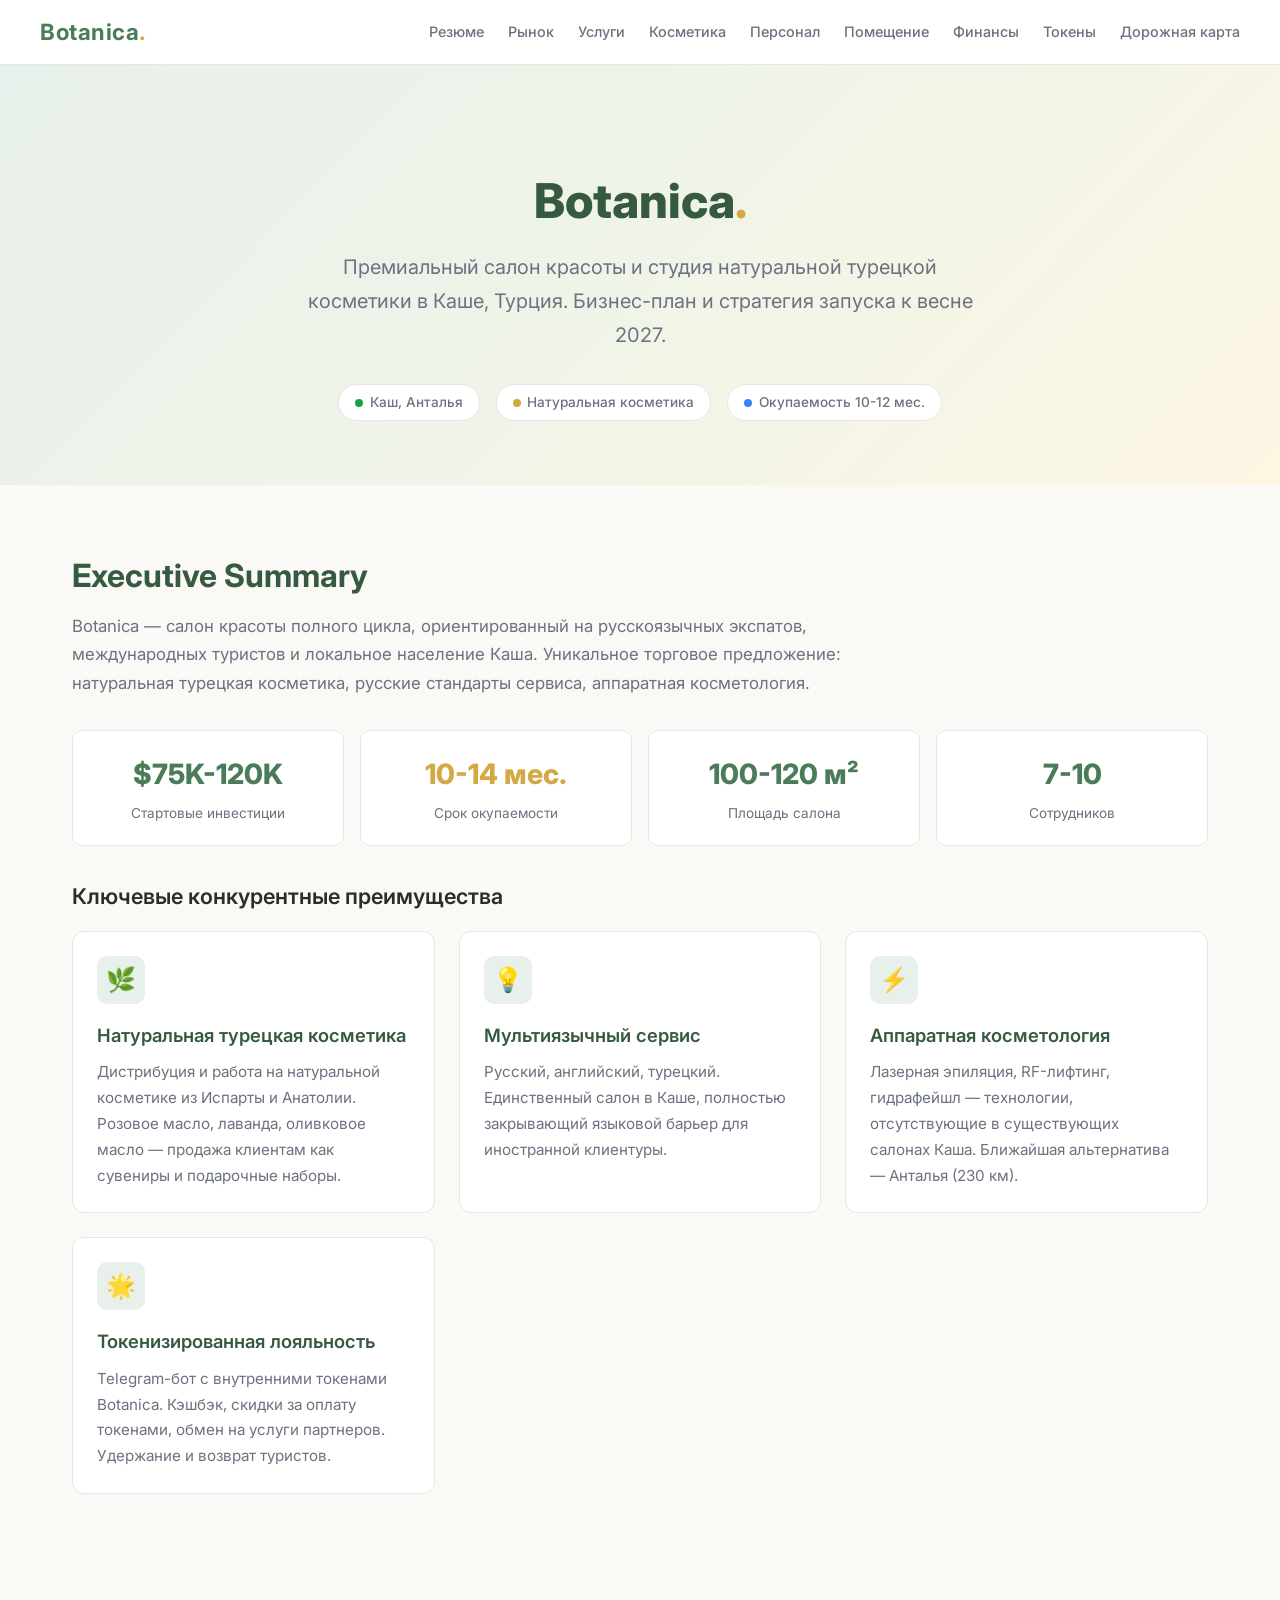
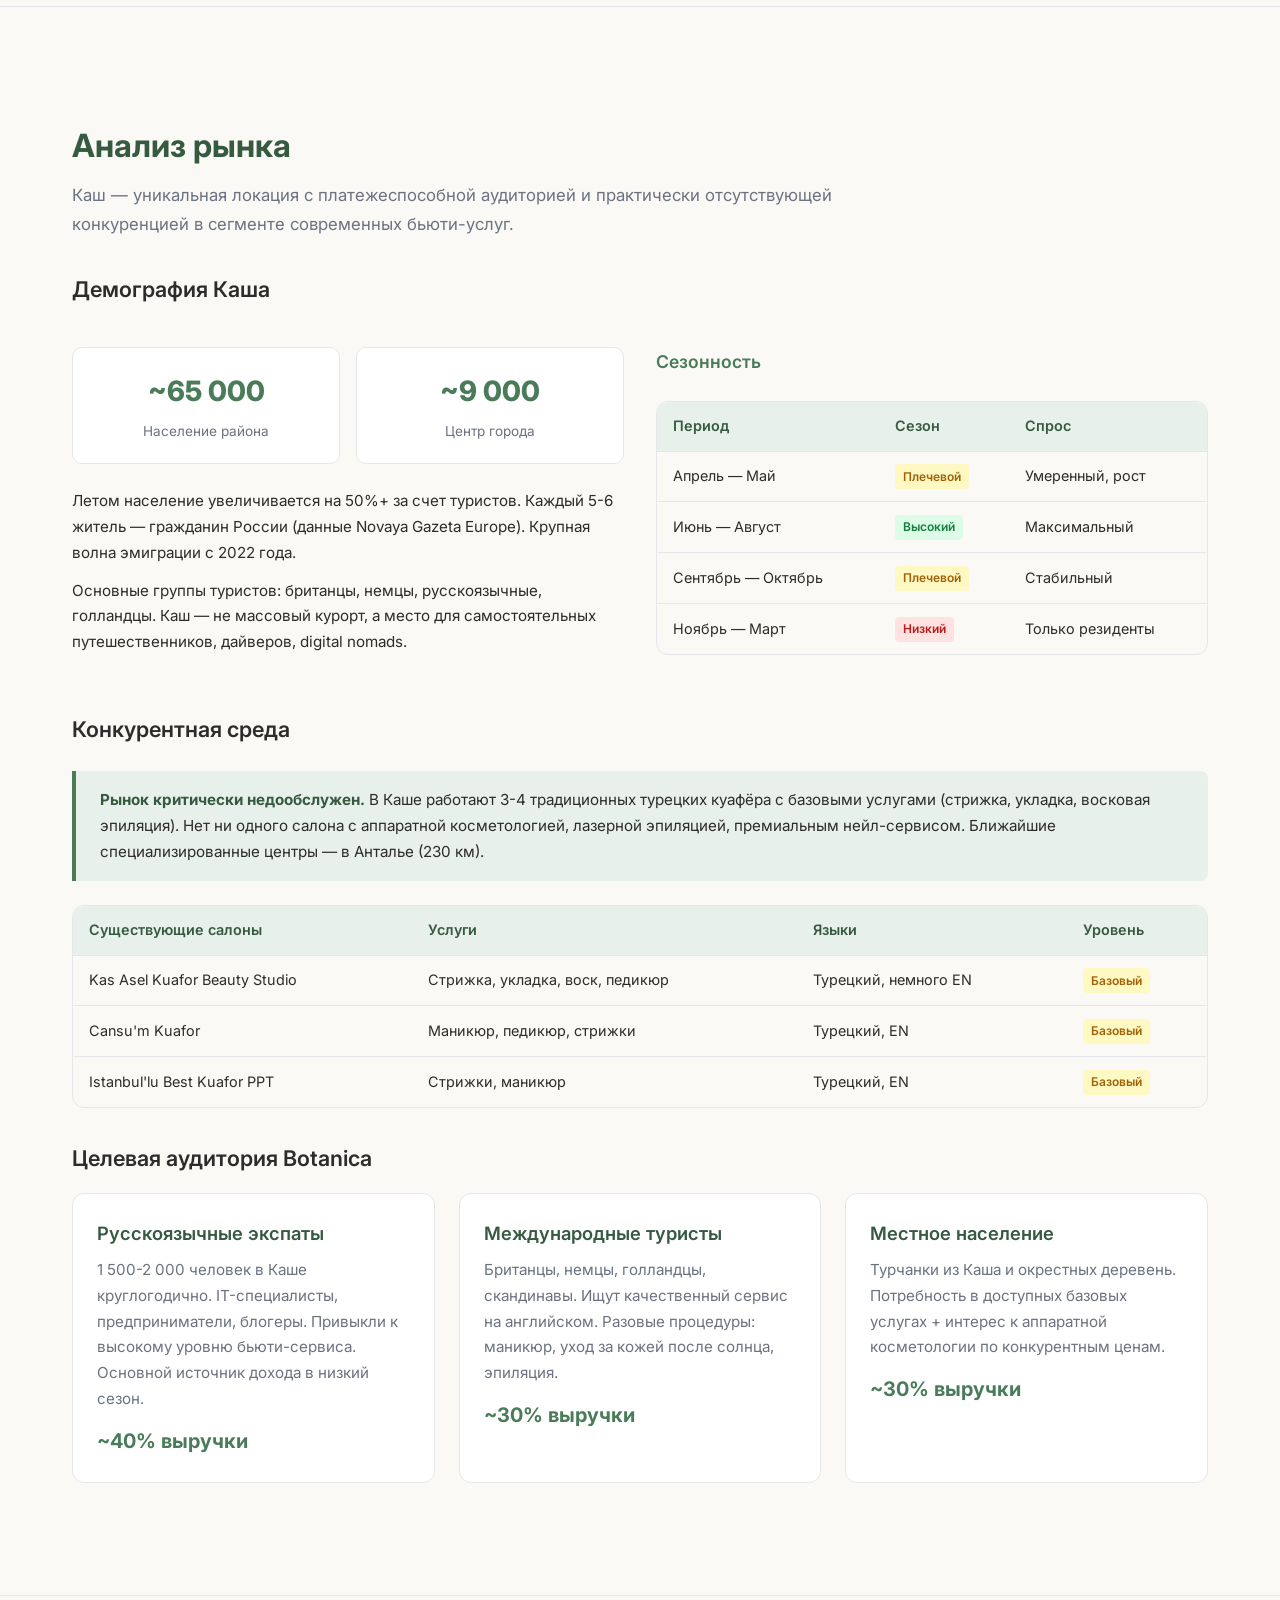
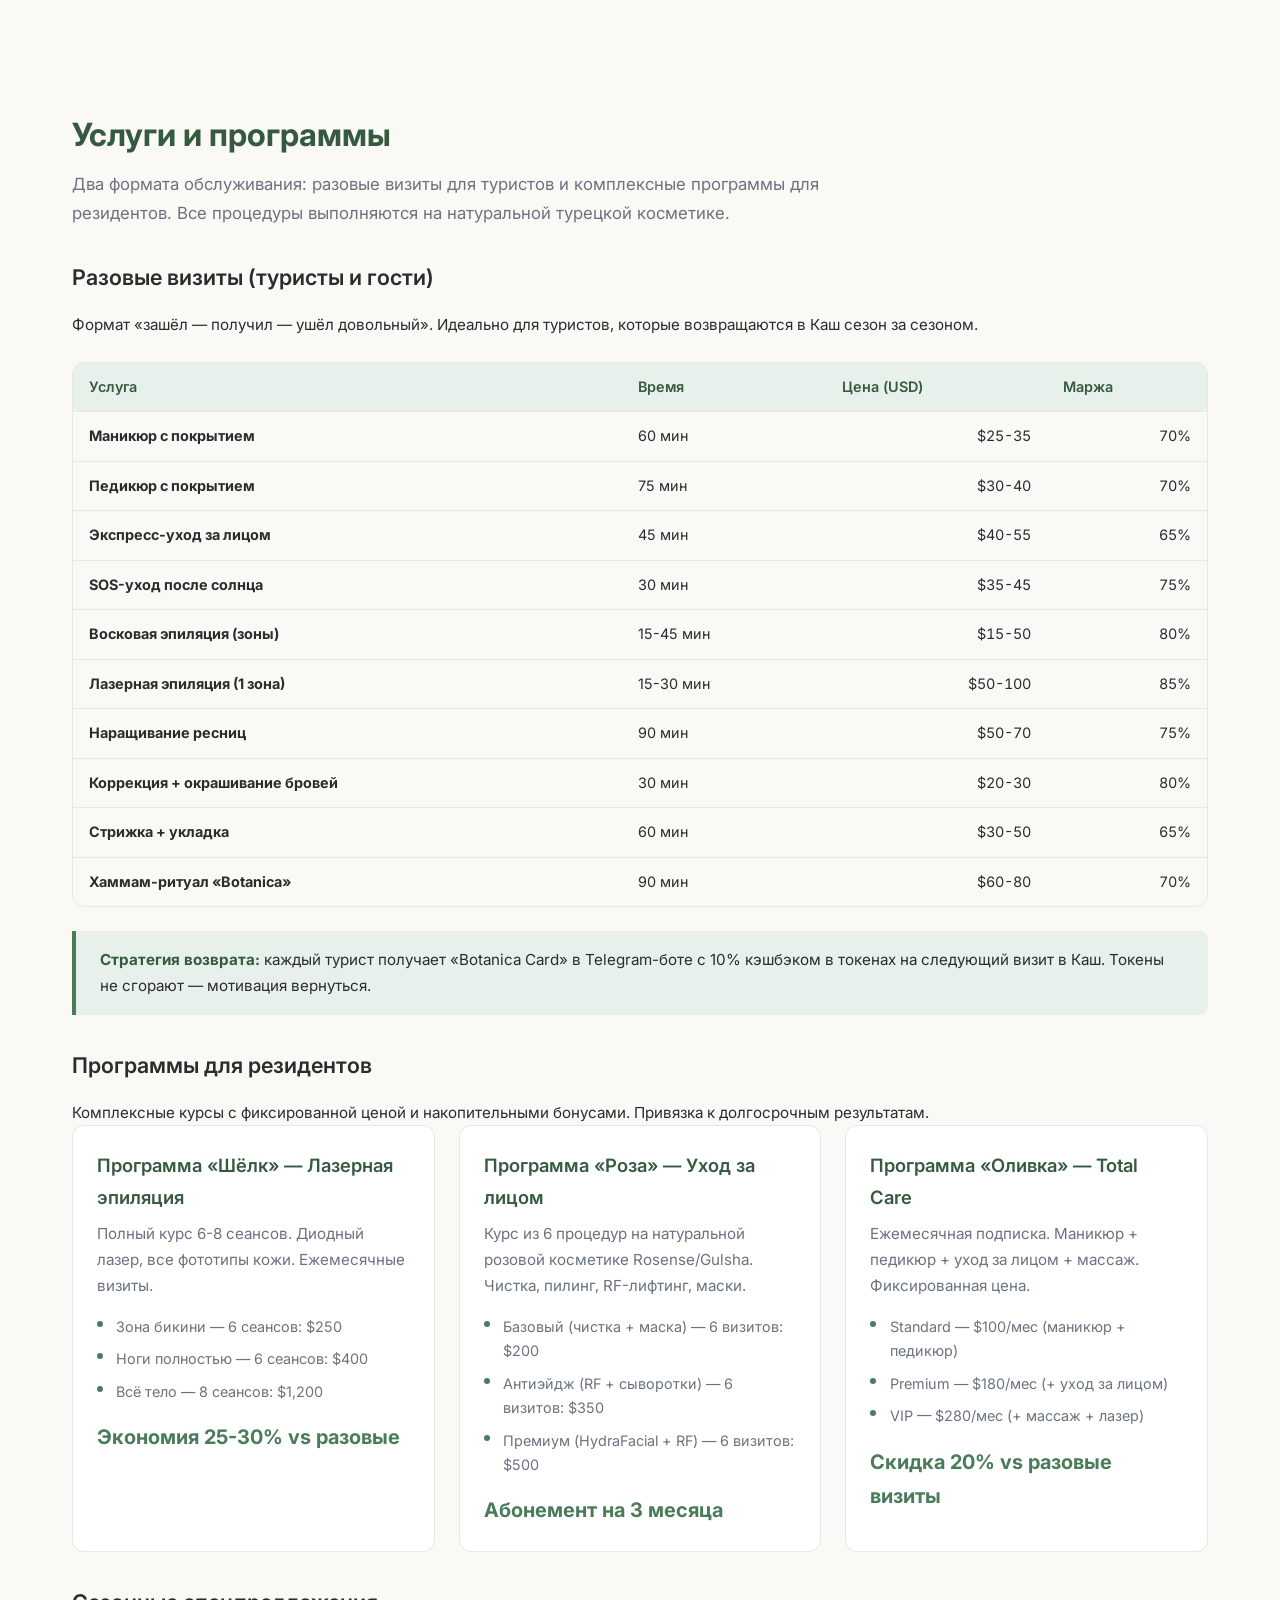
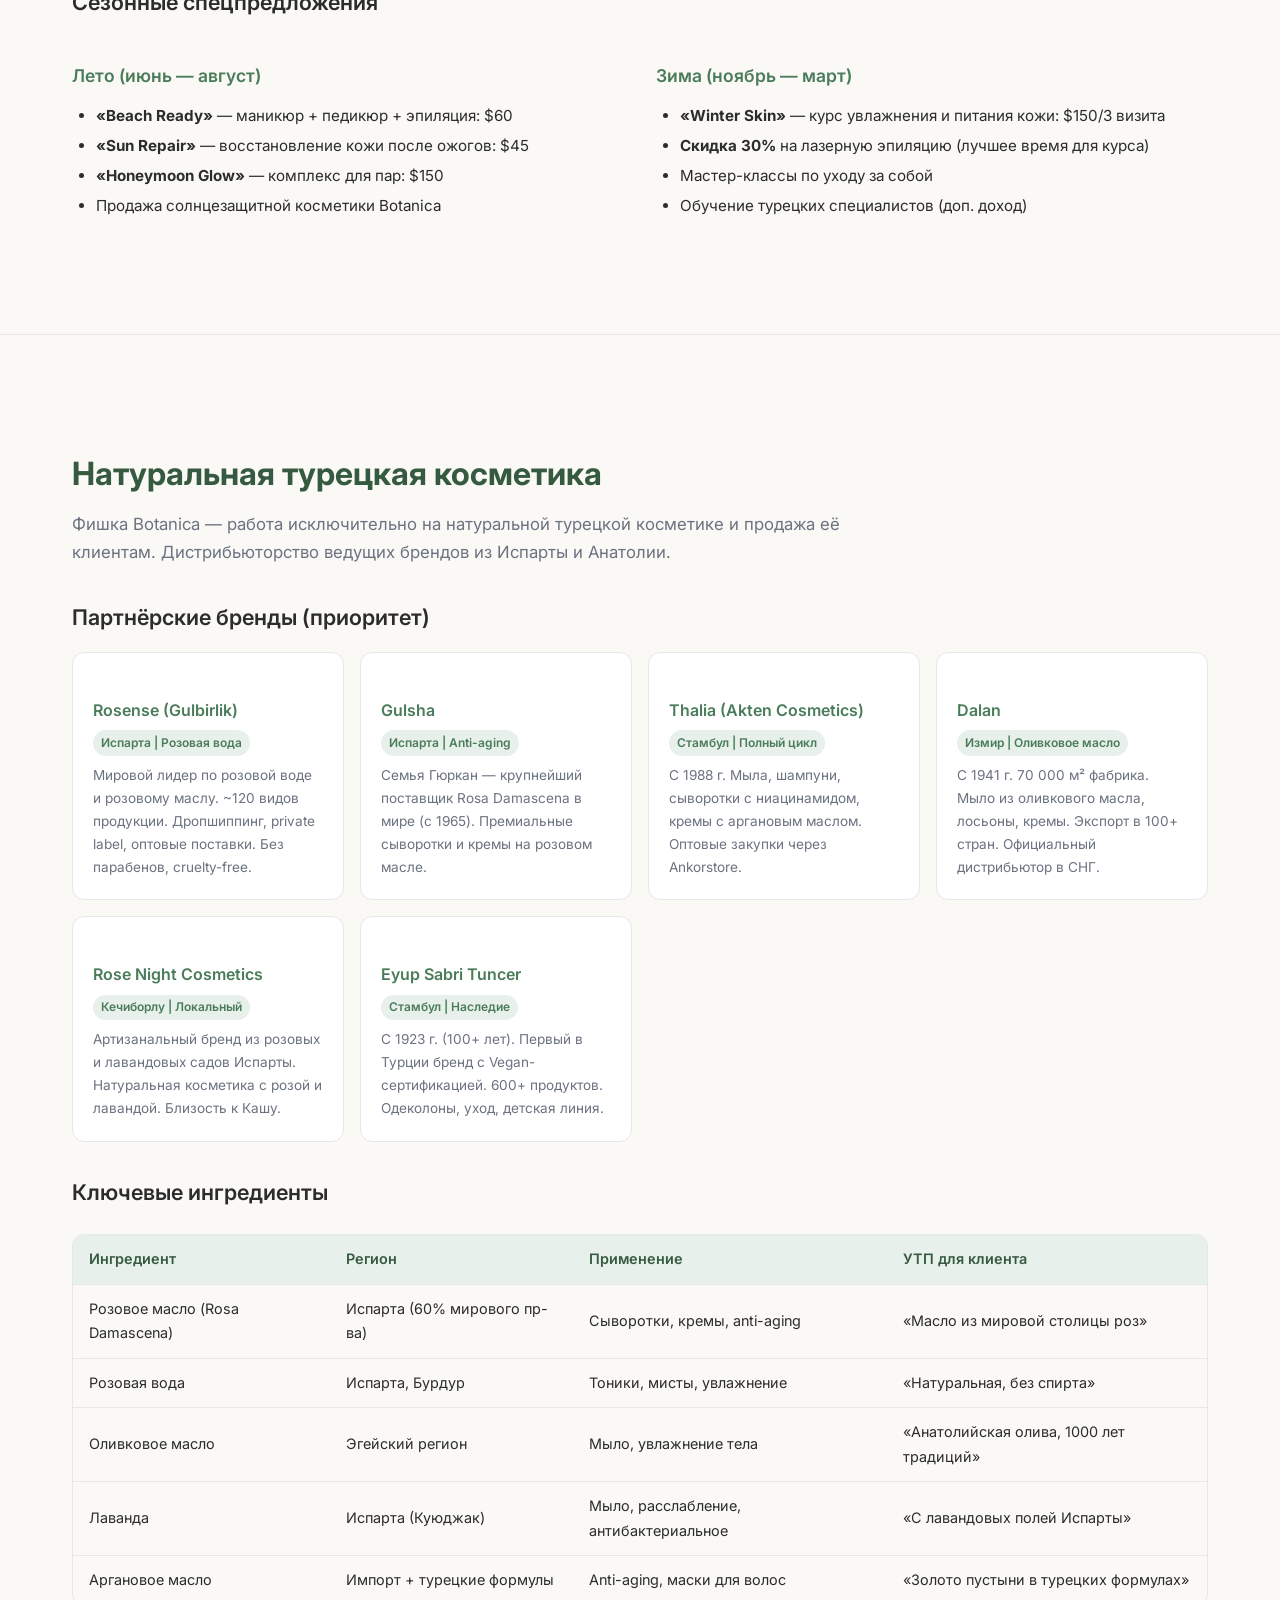
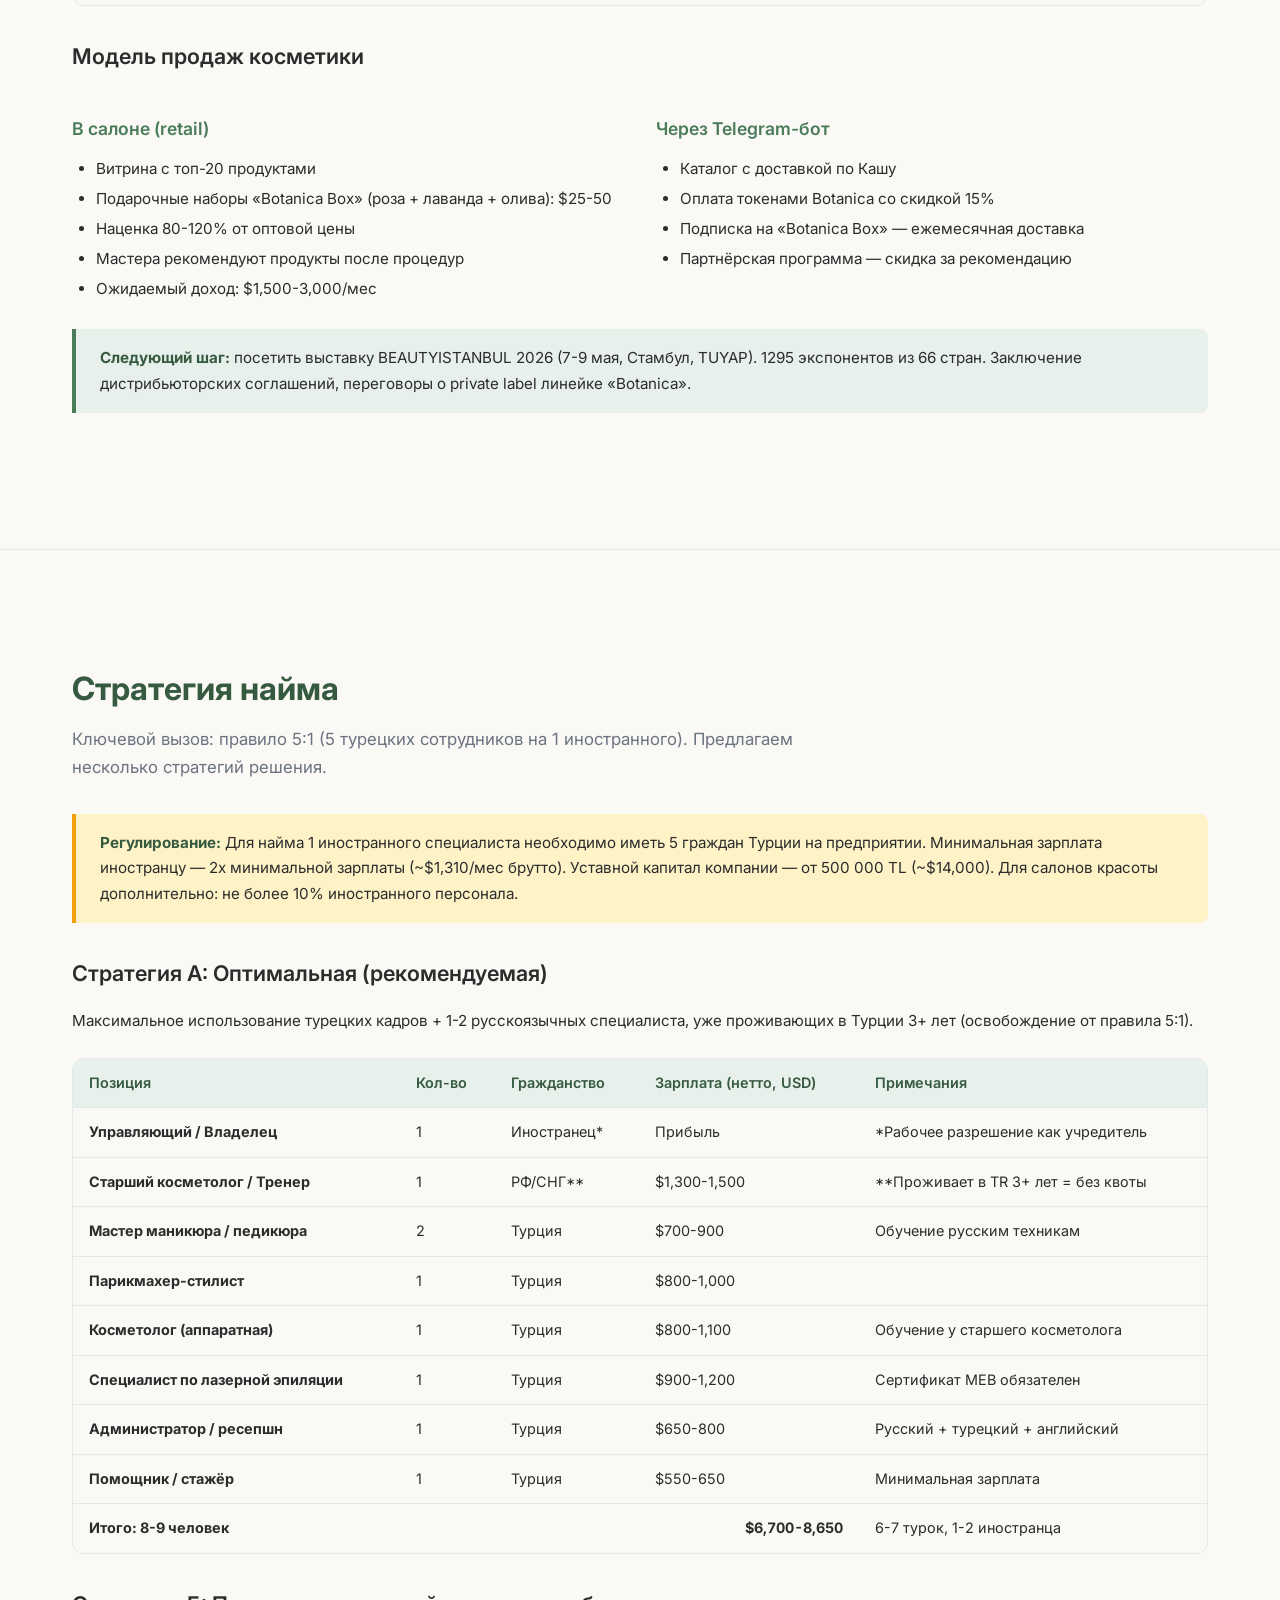
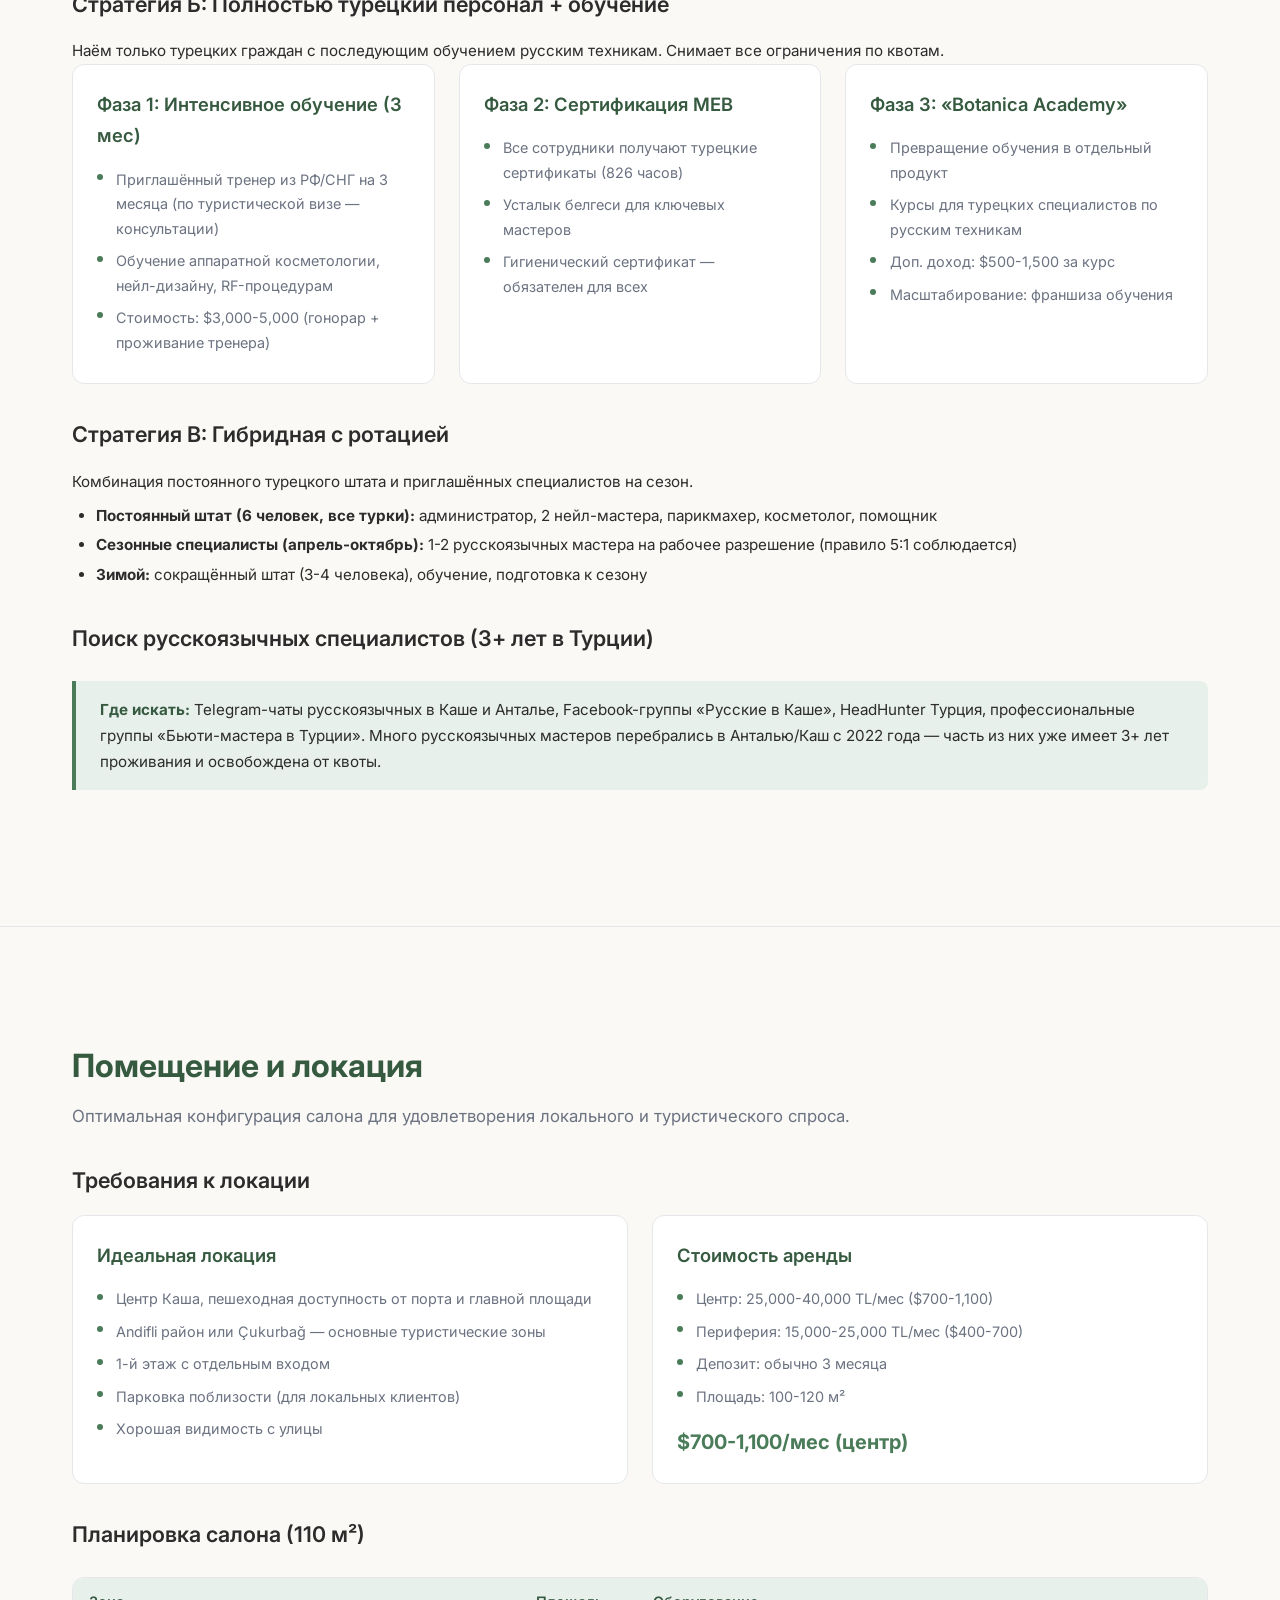
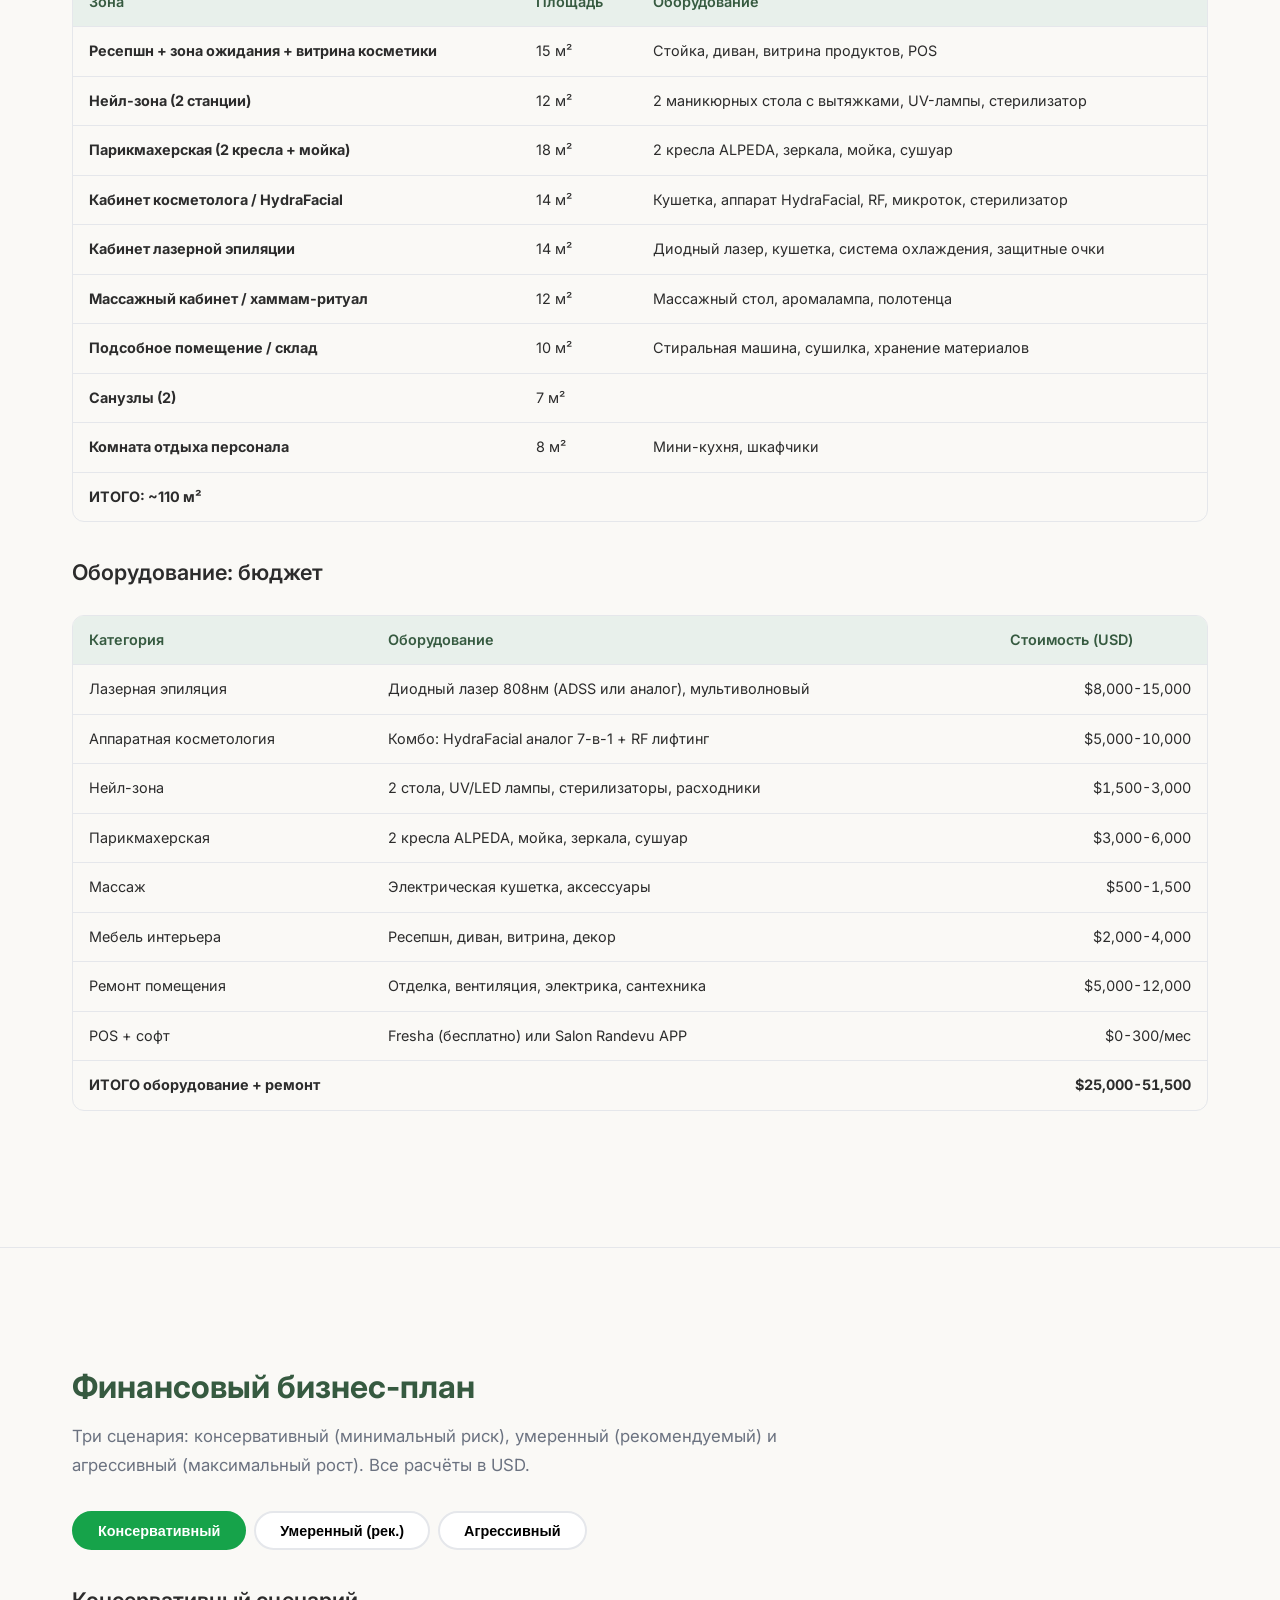
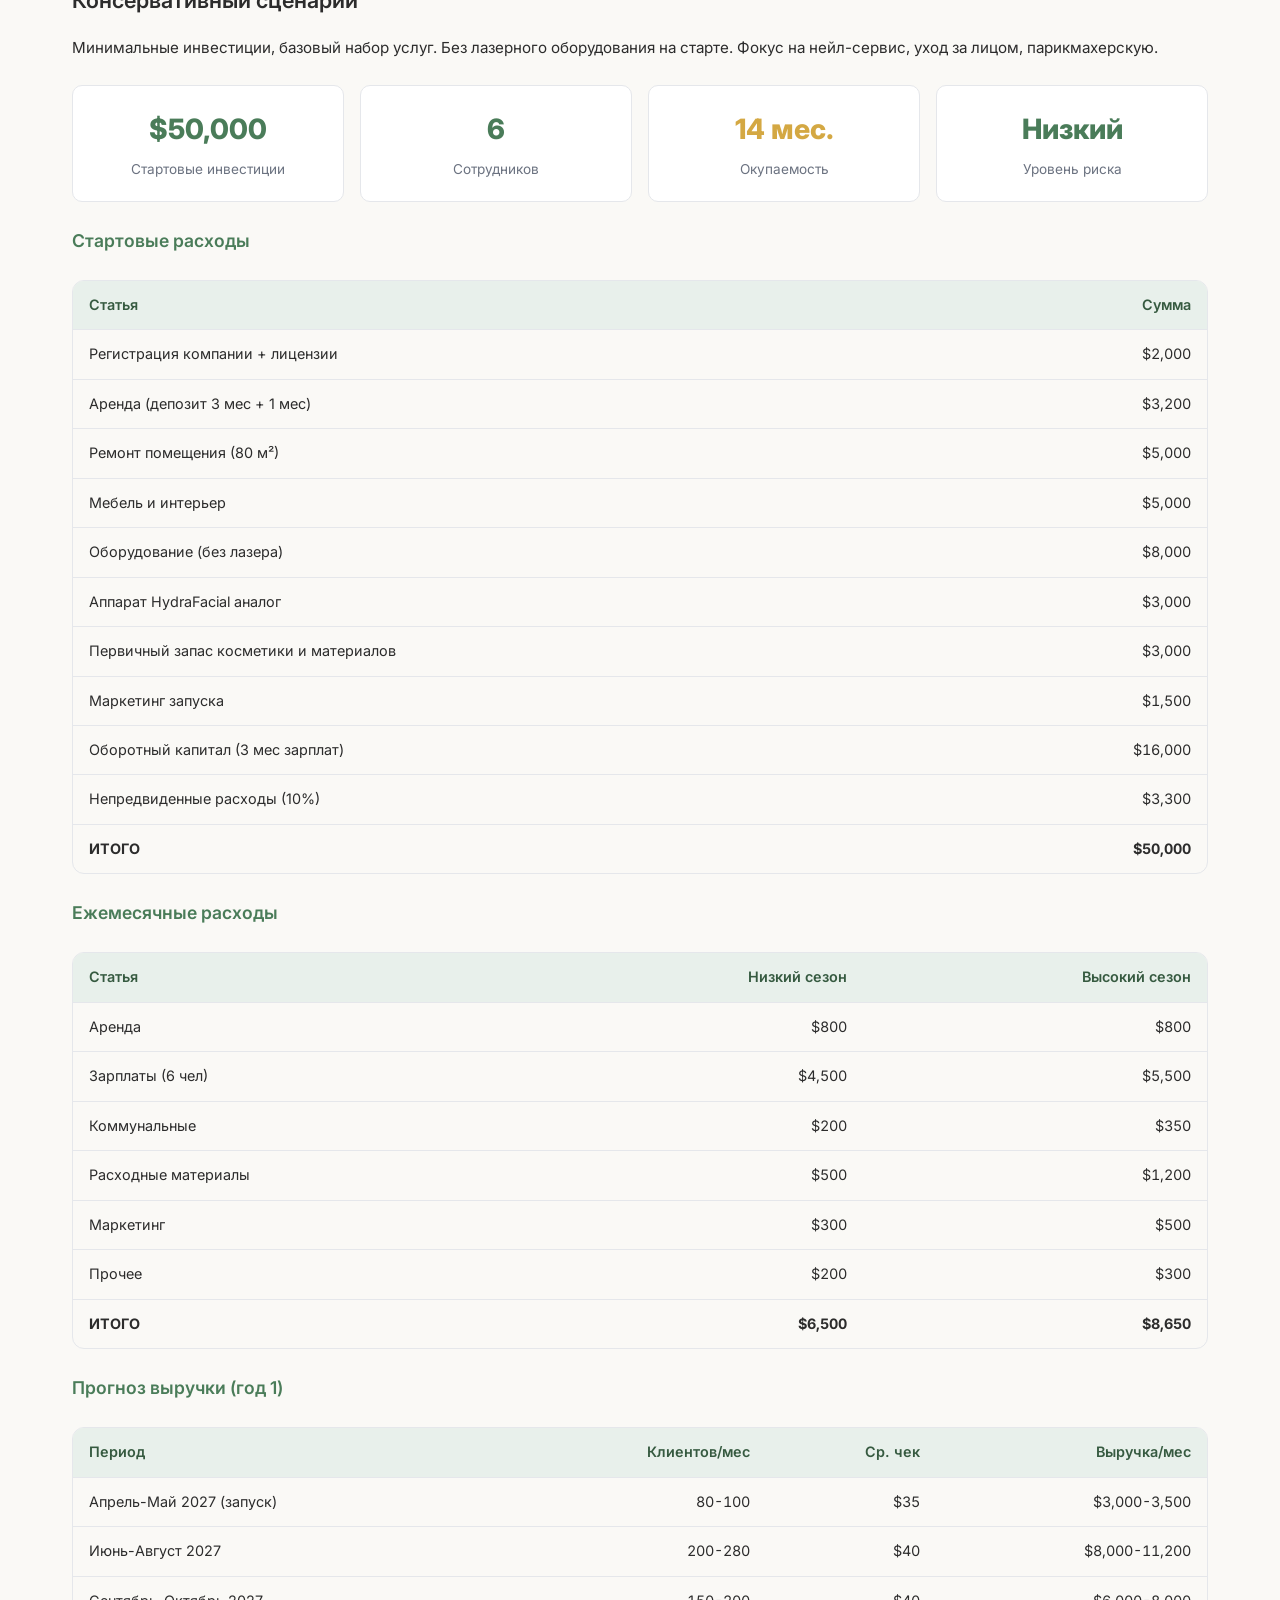
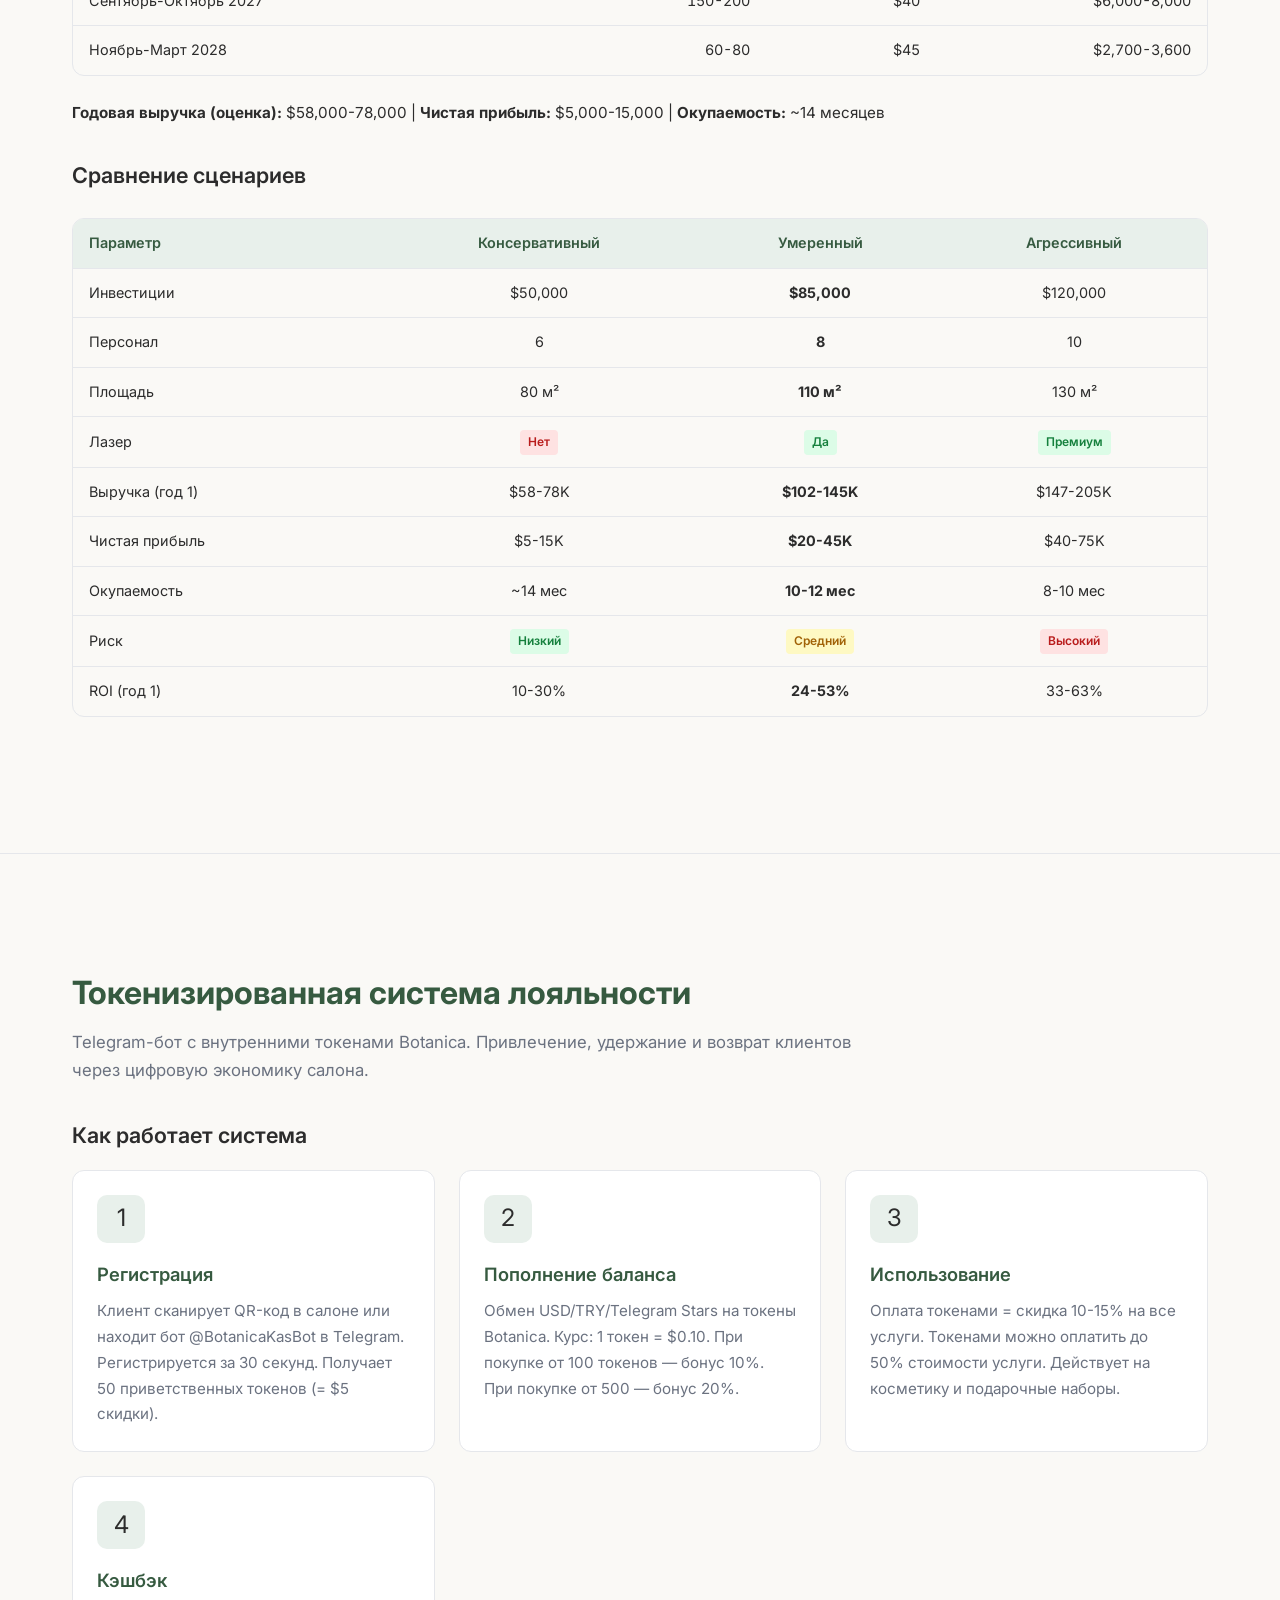
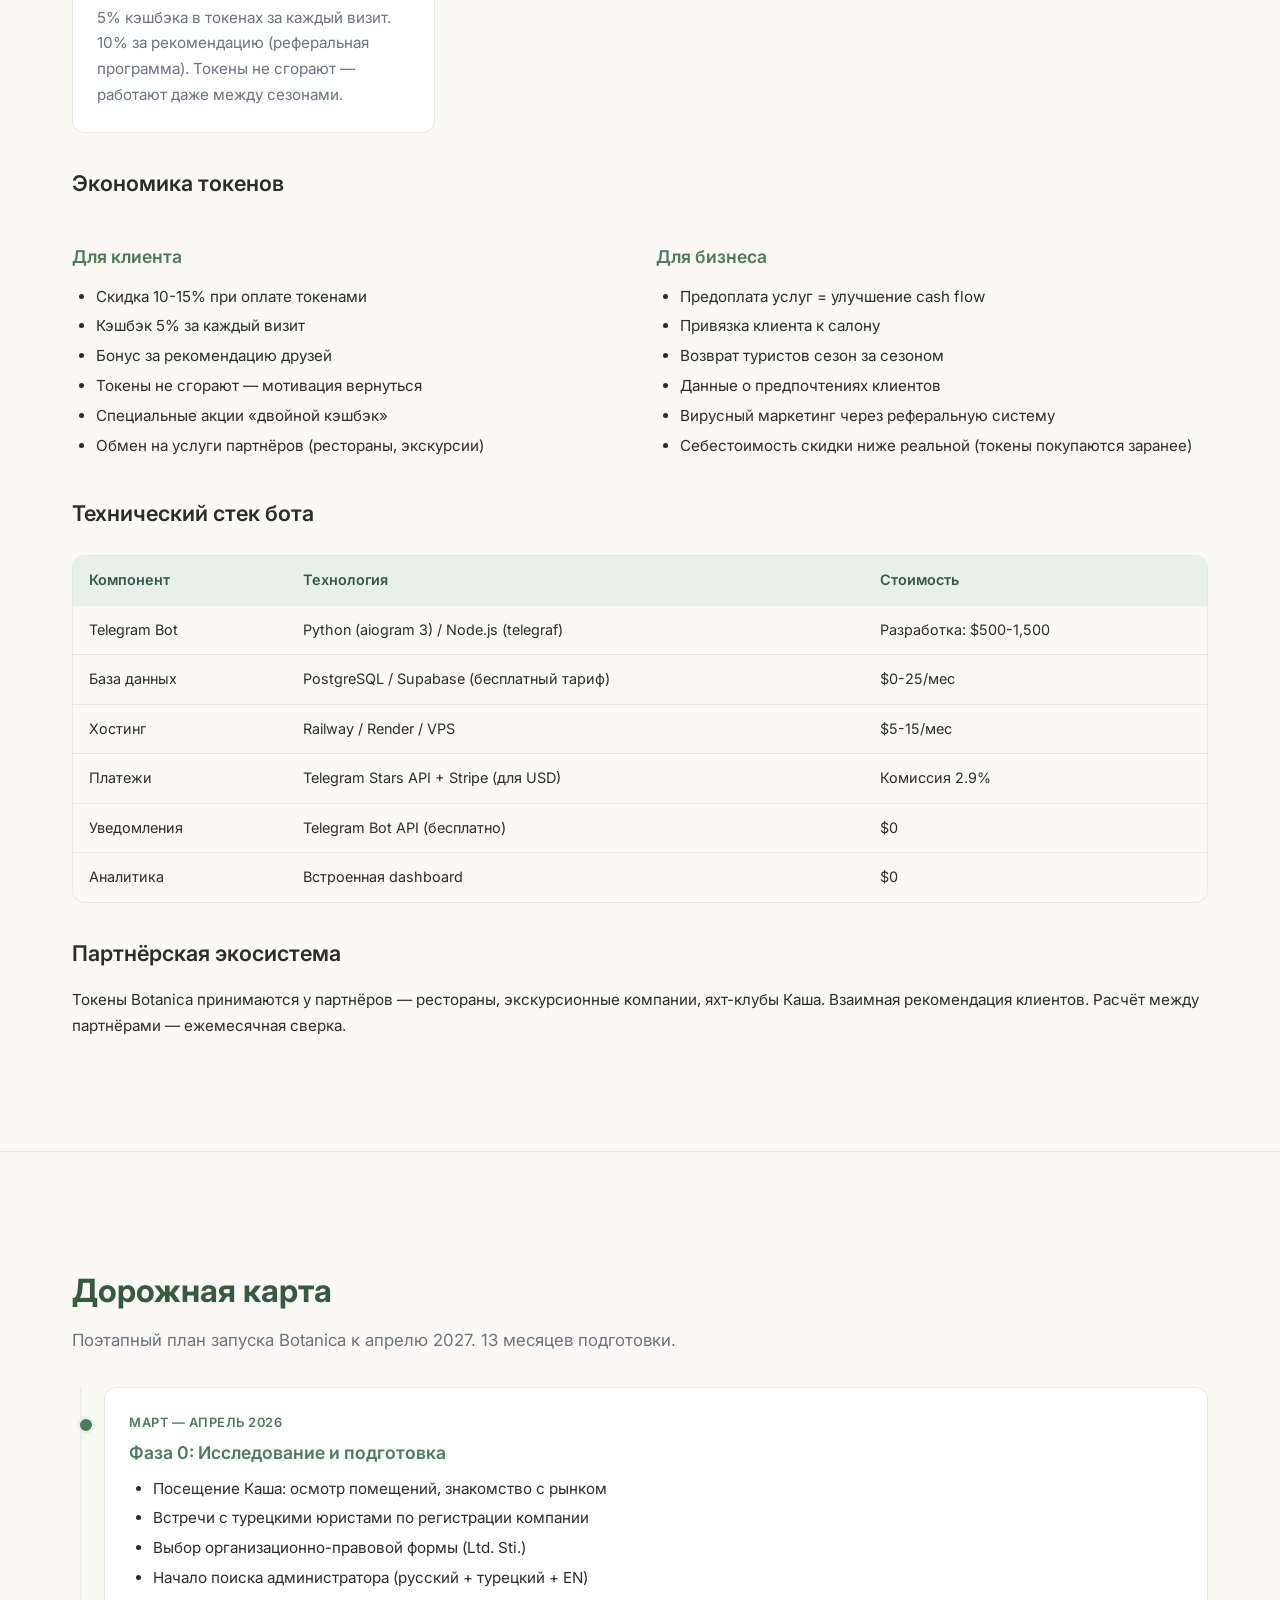
==== docs/index.html @ 0b414a8b "Initial Botanica business plan — GitHub Pages site Complete business plan for Botanica beauty salon " ====
<!DOCTYPE html>
<html lang="ru">
<head>
  <meta charset="UTF-8">
  <meta name="viewport" content="width=device-width, initial-scale=1.0">
  <title>Botanica — Бизнес-план салона красоты в Каше, Турция</title>
  <link rel="preconnect" href="https://fonts.googleapis.com">
  <link href="https://fonts.googleapis.com/css2?family=Inter:wght@400;500;600;700;800&display=swap" rel="stylesheet">
  <link rel="stylesheet" href="css/style.css">
</head>
<body>

<!-- NAV -->
<nav>
  <div class="nav-inner">
    <a href="#" class="logo">Botanica<span>.</span></a>
    <button class="nav-toggle">&#9776;</button>
    <ul>
      <li><a href="#summary">Резюме</a></li>
      <li><a href="#market">Рынок</a></li>
      <li><a href="#services">Услуги</a></li>
      <li><a href="#cosmetics">Косметика</a></li>
      <li><a href="#staff">Персонал</a></li>
      <li><a href="#space">Помещение</a></li>
      <li><a href="#finance">Финансы</a></li>
      <li><a href="#tokens">Токены</a></li>
      <li><a href="#roadmap">Дорожная карта</a></li>
    </ul>
  </div>
</nav>

<!-- HERO -->
<div class="hero">
  <h1>Botanica<span>.</span></h1>
  <p class="subtitle">Премиальный салон красоты и студия натуральной турецкой косметики в Каше, Турция. Бизнес-план и стратегия запуска к весне 2027.</p>
  <div class="badges">
    <span class="badge"><span class="dot green"></span> Каш, Анталья</span>
    <span class="badge"><span class="dot gold"></span> Натуральная косметика</span>
    <span class="badge"><span class="dot blue"></span> Окупаемость 10-12 мес.</span>
  </div>
</div>

<!-- ==================== EXECUTIVE SUMMARY ==================== -->
<section id="summary">
  <h2>Executive Summary</h2>
  <p class="section-desc">Botanica — салон красоты полного цикла, ориентированный на русскоязычных экспатов, международных туристов и локальное население Каша. Уникальное торговое предложение: натуральная турецкая косметика, русские стандарты сервиса, аппаратная косметология.</p>

  <div class="metrics">
    <div class="metric"><div class="value">$75K-120K</div><div class="label">Стартовые инвестиции</div></div>
    <div class="metric gold"><div class="value">10-14 мес.</div><div class="label">Срок окупаемости</div></div>
    <div class="metric"><div class="value">100-120 м&sup2;</div><div class="label">Площадь салона</div></div>
    <div class="metric"><div class="value">7-10</div><div class="label">Сотрудников</div></div>
  </div>

  <h3>Ключевые конкурентные преимущества</h3>
  <div class="cards">
    <div class="card">
      <div class="card-icon">&#127807;</div>
      <h4>Натуральная турецкая косметика</h4>
      <p>Дистрибуция и работа на натуральной косметике из Испарты и Анатолии. Розовое масло, лаванда, оливковое масло — продажа клиентам как сувениры и подарочные наборы.</p>
    </div>
    <div class="card">
      <div class="card-icon">&#128161;</div>
      <h4>Мультиязычный сервис</h4>
      <p>Русский, английский, турецкий. Единственный салон в Каше, полностью закрывающий языковой барьер для иностранной клиентуры.</p>
    </div>
    <div class="card">
      <div class="card-icon">&#9889;</div>
      <h4>Аппаратная косметология</h4>
      <p>Лазерная эпиляция, RF-лифтинг, гидрафейшл — технологии, отсутствующие в существующих салонах Каша. Ближайшая альтернатива — Анталья (230 км).</p>
    </div>
    <div class="card">
      <div class="card-icon">&#127775;</div>
      <h4>Токенизированная лояльность</h4>
      <p>Telegram-бот с внутренними токенами Botanica. Кэшбэк, скидки за оплату токенами, обмен на услуги партнеров. Удержание и возврат туристов.</p>
    </div>
  </div>
</section>

<hr class="divider">

<!-- ==================== MARKET ANALYSIS ==================== -->
<section id="market">
  <h2>Анализ рынка</h2>
  <p class="section-desc">Каш — уникальная локация с платежеспособной аудиторией и практически отсутствующей конкуренцией в сегменте современных бьюти-услуг.</p>

  <h3>Демография Каша</h3>
  <div class="two-col">
    <div>
      <div class="metrics">
        <div class="metric"><div class="value">~65 000</div><div class="label">Население района</div></div>
        <div class="metric"><div class="value">~9 000</div><div class="label">Центр города</div></div>
      </div>
      <p>Летом население увеличивается на 50%+ за счет туристов. Каждый 5-6 житель — гражданин России (данные Novaya Gazeta Europe). Крупная волна эмиграции с 2022 года.</p>
      <p>Основные группы туристов: британцы, немцы, русскоязычные, голландцы. Каш — не массовый курорт, а место для самостоятельных путешественников, дайверов, digital nomads.</p>
    </div>
    <div>
      <h4>Сезонность</h4>
      <div class="table-wrap">
        <table>
          <thead><tr><th>Период</th><th>Сезон</th><th>Спрос</th></tr></thead>
          <tbody>
            <tr><td>Апрель — Май</td><td><span class="tag tag-yellow">Плечевой</span></td><td>Умеренный, рост</td></tr>
            <tr><td>Июнь — Август</td><td><span class="tag tag-green">Высокий</span></td><td>Максимальный</td></tr>
            <tr><td>Сентябрь — Октябрь</td><td><span class="tag tag-yellow">Плечевой</span></td><td>Стабильный</td></tr>
            <tr><td>Ноябрь — Март</td><td><span class="tag tag-red">Низкий</span></td><td>Только резиденты</td></tr>
          </tbody>
        </table>
      </div>
    </div>
  </div>

  <h3>Конкурентная среда</h3>
  <div class="info-box">
    <p><strong>Рынок критически недообслужен.</strong> В Каше работают 3-4 традиционных турецких куафёра с базовыми услугами (стрижка, укладка, восковая эпиляция). Нет ни одного салона с аппаратной косметологией, лазерной эпиляцией, премиальным нейл-сервисом. Ближайшие специализированные центры — в Анталье (230 км).</p>
  </div>

  <div class="table-wrap">
    <table>
      <thead><tr><th>Существующие салоны</th><th>Услуги</th><th>Языки</th><th>Уровень</th></tr></thead>
      <tbody>
        <tr><td>Kas Asel Kuafor Beauty Studio</td><td>Стрижка, укладка, воск, педикюр</td><td>Турецкий, немного EN</td><td><span class="tag tag-yellow">Базовый</span></td></tr>
        <tr><td>Cansu'm Kuafor</td><td>Маникюр, педикюр, стрижки</td><td>Турецкий, EN</td><td><span class="tag tag-yellow">Базовый</span></td></tr>
        <tr><td>Istanbul'lu Best Kuafor PPT</td><td>Стрижки, маникюр</td><td>Турецкий, EN</td><td><span class="tag tag-yellow">Базовый</span></td></tr>
      </tbody>
    </table>
  </div>

  <h3>Целевая аудитория Botanica</h3>
  <div class="cards">
    <div class="card">
      <h4>Русскоязычные экспаты</h4>
      <p>1 500-2 000 человек в Каше круглогодично. IT-специалисты, предприниматели, блогеры. Привыкли к высокому уровню бьюти-сервиса. Основной источник дохода в низкий сезон.</p>
      <p class="price">~40% выручки</p>
    </div>
    <div class="card">
      <h4>Международные туристы</h4>
      <p>Британцы, немцы, голландцы, скандинавы. Ищут качественный сервис на английском. Разовые процедуры: маникюр, уход за кожей после солнца, эпиляция.</p>
      <p class="price">~30% выручки</p>
    </div>
    <div class="card">
      <h4>Местное население</h4>
      <p>Турчанки из Каша и окрестных деревень. Потребность в доступных базовых услугах + интерес к аппаратной косметологии по конкурентным ценам.</p>
      <p class="price">~30% выручки</p>
    </div>
  </div>
</section>

<hr class="divider">

<!-- ==================== SERVICES ==================== -->
<section id="services">
  <h2>Услуги и программы</h2>
  <p class="section-desc">Два формата обслуживания: разовые визиты для туристов и комплексные программы для резидентов. Все процедуры выполняются на натуральной турецкой косметике.</p>

  <h3>Разовые визиты (туристы и гости)</h3>
  <p>Формат «зашёл — получил — ушёл довольный». Идеально для туристов, которые возвращаются в Каш сезон за сезоном.</p>

  <div class="table-wrap">
    <table>
      <thead>
        <tr><th>Услуга</th><th>Время</th><th>Цена (USD)</th><th>Маржа</th></tr>
      </thead>
      <tbody>
        <tr><td><strong>Маникюр с покрытием</strong></td><td>60 мин</td><td class="number">$25-35</td><td class="number">70%</td></tr>
        <tr><td><strong>Педикюр с покрытием</strong></td><td>75 мин</td><td class="number">$30-40</td><td class="number">70%</td></tr>
        <tr><td><strong>Экспресс-уход за лицом</strong></td><td>45 мин</td><td class="number">$40-55</td><td class="number">65%</td></tr>
        <tr><td><strong>SOS-уход после солнца</strong></td><td>30 мин</td><td class="number">$35-45</td><td class="number">75%</td></tr>
        <tr><td><strong>Восковая эпиляция (зоны)</strong></td><td>15-45 мин</td><td class="number">$15-50</td><td class="number">80%</td></tr>
        <tr><td><strong>Лазерная эпиляция (1 зона)</strong></td><td>15-30 мин</td><td class="number">$50-100</td><td class="number">85%</td></tr>
        <tr><td><strong>Наращивание ресниц</strong></td><td>90 мин</td><td class="number">$50-70</td><td class="number">75%</td></tr>
        <tr><td><strong>Коррекция + окрашивание бровей</strong></td><td>30 мин</td><td class="number">$20-30</td><td class="number">80%</td></tr>
        <tr><td><strong>Стрижка + укладка</strong></td><td>60 мин</td><td class="number">$30-50</td><td class="number">65%</td></tr>
        <tr><td><strong>Хаммам-ритуал «Botanica»</strong></td><td>90 мин</td><td class="number">$60-80</td><td class="number">70%</td></tr>
      </tbody>
    </table>
  </div>

  <div class="info-box">
    <p><strong>Стратегия возврата:</strong> каждый турист получает «Botanica Card» в Telegram-боте с 10% кэшбэком в токенах на следующий визит в Каш. Токены не сгорают — мотивация вернуться.</p>
  </div>

  <h3>Программы для резидентов</h3>
  <p>Комплексные курсы с фиксированной ценой и накопительными бонусами. Привязка к долгосрочным результатам.</p>

  <div class="cards">
    <div class="card">
      <h4>Программа «Шёлк» — Лазерная эпиляция</h4>
      <p>Полный курс 6-8 сеансов. Диодный лазер, все фототипы кожи. Ежемесячные визиты.</p>
      <ul>
        <li>Зона бикини — 6 сеансов: $250</li>
        <li>Ноги полностью — 6 сеансов: $400</li>
        <li>Всё тело — 8 сеансов: $1,200</li>
      </ul>
      <p class="price">Экономия 25-30% vs разовые</p>
    </div>
    <div class="card">
      <h4>Программа «Роза» — Уход за лицом</h4>
      <p>Курс из 6 процедур на натуральной розовой косметике Rosense/Gulsha. Чистка, пилинг, RF-лифтинг, маски.</p>
      <ul>
        <li>Базовый (чистка + маска) — 6 визитов: $200</li>
        <li>Антиэйдж (RF + сыворотки) — 6 визитов: $350</li>
        <li>Премиум (HydraFacial + RF) — 6 визитов: $500</li>
      </ul>
      <p class="price">Абонемент на 3 месяца</p>
    </div>
    <div class="card">
      <h4>Программа «Оливка» — Total Care</h4>
      <p>Ежемесячная подписка. Маникюр + педикюр + уход за лицом + массаж. Фиксированная цена.</p>
      <ul>
        <li>Standard — $100/мес (маникюр + педикюр)</li>
        <li>Premium — $180/мес (+ уход за лицом)</li>
        <li>VIP — $280/мес (+ массаж + лазер)</li>
      </ul>
      <p class="price">Скидка 20% vs разовые визиты</p>
    </div>
  </div>

  <h3>Сезонные спецпредложения</h3>
  <div class="two-col">
    <div>
      <h4>Лето (июнь — август)</h4>
      <ul class="list">
        <li><strong>«Beach Ready»</strong> — маникюр + педикюр + эпиляция: $60</li>
        <li><strong>«Sun Repair»</strong> — восстановление кожи после ожогов: $45</li>
        <li><strong>«Honeymoon Glow»</strong> — комплекс для пар: $150</li>
        <li>Продажа солнцезащитной косметики Botanica</li>
      </ul>
    </div>
    <div>
      <h4>Зима (ноябрь — март)</h4>
      <ul class="list">
        <li><strong>«Winter Skin»</strong> — курс увлажнения и питания кожи: $150/3 визита</li>
        <li><strong>Скидка 30%</strong> на лазерную эпиляцию (лучшее время для курса)</li>
        <li>Мастер-классы по уходу за собой</li>
        <li>Обучение турецких специалистов (доп. доход)</li>
      </ul>
    </div>
  </div>
</section>

<hr class="divider">

<!-- ==================== COSMETICS ==================== -->
<section id="cosmetics">
  <h2>Натуральная турецкая косметика</h2>
  <p class="section-desc">Фишка Botanica — работа исключительно на натуральной турецкой косметике и продажа её клиентам. Дистрибьюторство ведущих брендов из Испарты и Анатолии.</p>

  <h3>Партнёрские бренды (приоритет)</h3>
  <div class="brand-grid">
    <div class="brand-card">
      <h4>Rosense (Gulbirlik)</h4>
      <span class="brand-tag">Испарта | Розовая вода</span>
      <p>Мировой лидер по розовой воде и розовому маслу. ~120 видов продукции. Дропшиппинг, private label, оптовые поставки. Без парабенов, cruelty-free.</p>
    </div>
    <div class="brand-card">
      <h4>Gulsha</h4>
      <span class="brand-tag">Испарта | Anti-aging</span>
      <p>Семья Гюркан — крупнейший поставщик Rosa Damascena в мире (с 1965). Премиальные сыворотки и кремы на розовом масле.</p>
    </div>
    <div class="brand-card">
      <h4>Thalia (Akten Cosmetics)</h4>
      <span class="brand-tag">Стамбул | Полный цикл</span>
      <p>С 1988 г. Мыла, шампуни, сыворотки с ниацинамидом, кремы с аргановым маслом. Оптовые закупки через Ankorstore.</p>
    </div>
    <div class="brand-card">
      <h4>Dalan</h4>
      <span class="brand-tag">Измир | Оливковое масло</span>
      <p>С 1941 г. 70 000 м&sup2; фабрика. Мыло из оливкового масла, лосьоны, кремы. Экспорт в 100+ стран. Официальный дистрибьютор в СНГ.</p>
    </div>
    <div class="brand-card">
      <h4>Rose Night Cosmetics</h4>
      <span class="brand-tag">Кечиборлу | Локальный</span>
      <p>Артизанальный бренд из розовых и лавандовых садов Испарты. Натуральная косметика с розой и лавандой. Близость к Кашу.</p>
    </div>
    <div class="brand-card">
      <h4>Eyup Sabri Tuncer</h4>
      <span class="brand-tag">Стамбул | Наследие</span>
      <p>С 1923 г. (100+ лет). Первый в Турции бренд с Vegan-сертификацией. 600+ продуктов. Одеколоны, уход, детская линия.</p>
    </div>
  </div>

  <h3>Ключевые ингредиенты</h3>
  <div class="table-wrap">
    <table>
      <thead><tr><th>Ингредиент</th><th>Регион</th><th>Применение</th><th>УТП для клиента</th></tr></thead>
      <tbody>
        <tr><td>Розовое масло (Rosa Damascena)</td><td>Испарта (60% мирового пр-ва)</td><td>Сыворотки, кремы, anti-aging</td><td>«Масло из мировой столицы роз»</td></tr>
        <tr><td>Розовая вода</td><td>Испарта, Бурдур</td><td>Тоники, мисты, увлажнение</td><td>«Натуральная, без спирта»</td></tr>
        <tr><td>Оливковое масло</td><td>Эгейский регион</td><td>Мыло, увлажнение тела</td><td>«Анатолийская олива, 1000 лет традиций»</td></tr>
        <tr><td>Лаванда</td><td>Испарта (Куюджак)</td><td>Мыло, расслабление, антибактериальное</td><td>«С лавандовых полей Испарты»</td></tr>
        <tr><td>Аргановое масло</td><td>Импорт + турецкие формулы</td><td>Anti-aging, маски для волос</td><td>«Золото пустыни в турецких формулах»</td></tr>
      </tbody>
    </table>
  </div>

  <h3>Модель продаж косметики</h3>
  <div class="two-col">
    <div>
      <h4>В салоне (retail)</h4>
      <ul class="list">
        <li>Витрина с топ-20 продуктами</li>
        <li>Подарочные наборы «Botanica Box» (роза + лаванда + олива): $25-50</li>
        <li>Наценка 80-120% от оптовой цены</li>
        <li>Мастера рекомендуют продукты после процедур</li>
        <li>Ожидаемый доход: $1,500-3,000/мес</li>
      </ul>
    </div>
    <div>
      <h4>Через Telegram-бот</h4>
      <ul class="list">
        <li>Каталог с доставкой по Кашу</li>
        <li>Оплата токенами Botanica со скидкой 15%</li>
        <li>Подписка на «Botanica Box» — ежемесячная доставка</li>
        <li>Партнёрская программа — скидка за рекомендацию</li>
      </ul>
    </div>
  </div>

  <div class="info-box">
    <p><strong>Следующий шаг:</strong> посетить выставку BEAUTYISTANBUL 2026 (7-9 мая, Стамбул, TUYAP). 1295 экспонентов из 66 стран. Заключение дистрибьюторских соглашений, переговоры о private label линейке «Botanica».</p>
  </div>
</section>

<hr class="divider">

<!-- ==================== STAFF ==================== -->
<section id="staff">
  <h2>Стратегия найма</h2>
  <p class="section-desc">Ключевой вызов: правило 5:1 (5 турецких сотрудников на 1 иностранного). Предлагаем несколько стратегий решения.</p>

  <div class="info-box warning">
    <p><strong>Регулирование:</strong> Для найма 1 иностранного специалиста необходимо иметь 5 граждан Турции на предприятии. Минимальная зарплата иностранцу — 2x минимальной зарплаты (~$1,310/мес брутто). Уставной капитал компании — от 500 000 TL (~$14,000). Для салонов красоты дополнительно: не более 10% иностранного персонала.</p>
  </div>

  <h3>Стратегия А: Оптимальная (рекомендуемая)</h3>
  <p>Максимальное использование турецких кадров + 1-2 русскоязычных специалиста, уже проживающих в Турции 3+ лет (освобождение от правила 5:1).</p>

  <div class="table-wrap">
    <table>
      <thead><tr><th>Позиция</th><th>Кол-во</th><th>Гражданство</th><th>Зарплата (нетто, USD)</th><th>Примечания</th></tr></thead>
      <tbody>
        <tr><td><strong>Управляющий / Владелец</strong></td><td>1</td><td>Иностранец*</td><td>Прибыль</td><td>*Рабочее разрешение как учредитель</td></tr>
        <tr><td><strong>Старший косметолог / Тренер</strong></td><td>1</td><td>РФ/СНГ**</td><td>$1,300-1,500</td><td>**Проживает в TR 3+ лет = без квоты</td></tr>
        <tr><td><strong>Мастер маникюра / педикюра</strong></td><td>2</td><td>Турция</td><td>$700-900</td><td>Обучение русским техникам</td></tr>
        <tr><td><strong>Парикмахер-стилист</strong></td><td>1</td><td>Турция</td><td>$800-1,000</td><td></td></tr>
        <tr><td><strong>Косметолог (аппаратная)</strong></td><td>1</td><td>Турция</td><td>$800-1,100</td><td>Обучение у старшего косметолога</td></tr>
        <tr><td><strong>Специалист по лазерной эпиляции</strong></td><td>1</td><td>Турция</td><td>$900-1,200</td><td>Сертификат MEB обязателен</td></tr>
        <tr><td><strong>Администратор / ресепшн</strong></td><td>1</td><td>Турция</td><td>$650-800</td><td>Русский + турецкий + английский</td></tr>
        <tr><td><strong>Помощник / стажёр</strong></td><td>1</td><td>Турция</td><td>$550-650</td><td>Минимальная зарплата</td></tr>
        <tr><td colspan="2"><strong>Итого: 8-9 человек</strong></td><td></td><td class="number"><strong>$6,700-8,650</strong></td><td>6-7 турок, 1-2 иностранца</td></tr>
      </tbody>
    </table>
  </div>

  <h3>Стратегия Б: Полностью турецкий персонал + обучение</h3>
  <p>Наём только турецких граждан с последующим обучением русским техникам. Снимает все ограничения по квотам.</p>
  <div class="cards">
    <div class="card">
      <h4>Фаза 1: Интенсивное обучение (3 мес)</h4>
      <ul>
        <li>Приглашённый тренер из РФ/СНГ на 3 месяца (по туристической визе — консультации)</li>
        <li>Обучение аппаратной косметологии, нейл-дизайну, RF-процедурам</li>
        <li>Стоимость: $3,000-5,000 (гонорар + проживание тренера)</li>
      </ul>
    </div>
    <div class="card">
      <h4>Фаза 2: Сертификация MEB</h4>
      <ul>
        <li>Все сотрудники получают турецкие сертификаты (826 часов)</li>
        <li>Усталык белгеси для ключевых мастеров</li>
        <li>Гигиенический сертификат — обязателен для всех</li>
      </ul>
    </div>
    <div class="card">
      <h4>Фаза 3: «Botanica Academy»</h4>
      <ul>
        <li>Превращение обучения в отдельный продукт</li>
        <li>Курсы для турецких специалистов по русским техникам</li>
        <li>Доп. доход: $500-1,500 за курс</li>
        <li>Масштабирование: франшиза обучения</li>
      </ul>
    </div>
  </div>

  <h3>Стратегия В: Гибридная с ротацией</h3>
  <p>Комбинация постоянного турецкого штата и приглашённых специалистов на сезон.</p>
  <ul class="list">
    <li><strong>Постоянный штат (6 человек, все турки):</strong> администратор, 2 нейл-мастера, парикмахер, косметолог, помощник</li>
    <li><strong>Сезонные специалисты (апрель-октябрь):</strong> 1-2 русскоязычных мастера на рабочее разрешение (правило 5:1 соблюдается)</li>
    <li><strong>Зимой:</strong> сокращённый штат (3-4 человека), обучение, подготовка к сезону</li>
  </ul>

  <h3>Поиск русскоязычных специалистов (3+ лет в Турции)</h3>
  <div class="info-box">
    <p><strong>Где искать:</strong> Telegram-чаты русскоязычных в Каше и Анталье, Facebook-группы «Русские в Каше», HeadHunter Турция, профессиональные группы «Бьюти-мастера в Турции». Много русскоязычных мастеров перебрались в Анталью/Каш с 2022 года — часть из них уже имеет 3+ лет проживания и освобождена от квоты.</p>
  </div>
</section>

<hr class="divider">

<!-- ==================== SPACE & LOCATION ==================== -->
<section id="space">
  <h2>Помещение и локация</h2>
  <p class="section-desc">Оптимальная конфигурация салона для удовлетворения локального и туристического спроса.</p>

  <h3>Требования к локации</h3>
  <div class="cards">
    <div class="card">
      <h4>Идеальная локация</h4>
      <ul>
        <li>Центр Каша, пешеходная доступность от порта и главной площади</li>
        <li>Andifli район или Çukurbağ — основные туристические зоны</li>
        <li>1-й этаж с отдельным входом</li>
        <li>Парковка поблизости (для локальных клиентов)</li>
        <li>Хорошая видимость с улицы</li>
      </ul>
    </div>
    <div class="card">
      <h4>Стоимость аренды</h4>
      <ul>
        <li>Центр: 25,000-40,000 TL/мес ($700-1,100)</li>
        <li>Периферия: 15,000-25,000 TL/мес ($400-700)</li>
        <li>Депозит: обычно 3 месяца</li>
        <li>Площадь: 100-120 м&sup2;</li>
      </ul>
      <p class="price">$700-1,100/мес (центр)</p>
    </div>
  </div>

  <h3>Планировка салона (110 м&sup2;)</h3>
  <div class="table-wrap">
    <table>
      <thead><tr><th>Зона</th><th>Площадь</th><th>Оборудование</th></tr></thead>
      <tbody>
        <tr><td><strong>Ресепшн + зона ожидания + витрина косметики</strong></td><td>15 м&sup2;</td><td>Стойка, диван, витрина продуктов, POS</td></tr>
        <tr><td><strong>Нейл-зона (2 станции)</strong></td><td>12 м&sup2;</td><td>2 маникюрных стола с вытяжками, UV-лампы, стерилизатор</td></tr>
        <tr><td><strong>Парикмахерская (2 кресла + мойка)</strong></td><td>18 м&sup2;</td><td>2 кресла ALPEDA, зеркала, мойка, сушуар</td></tr>
        <tr><td><strong>Кабинет косметолога / HydraFacial</strong></td><td>14 м&sup2;</td><td>Кушетка, аппарат HydraFacial, RF, микроток, стерилизатор</td></tr>
        <tr><td><strong>Кабинет лазерной эпиляции</strong></td><td>14 м&sup2;</td><td>Диодный лазер, кушетка, система охлаждения, защитные очки</td></tr>
        <tr><td><strong>Массажный кабинет / хаммам-ритуал</strong></td><td>12 м&sup2;</td><td>Массажный стол, аромалампа, полотенца</td></tr>
        <tr><td><strong>Подсобное помещение / склад</strong></td><td>10 м&sup2;</td><td>Стиральная машина, сушилка, хранение материалов</td></tr>
        <tr><td><strong>Санузлы (2)</strong></td><td>7 м&sup2;</td><td></td></tr>
        <tr><td><strong>Комната отдыха персонала</strong></td><td>8 м&sup2;</td><td>Мини-кухня, шкафчики</td></tr>
        <tr><td colspan="2"><strong>ИТОГО: ~110 м&sup2;</strong></td><td></td></tr>
      </tbody>
    </table>
  </div>

  <h3>Оборудование: бюджет</h3>
  <div class="table-wrap">
    <table>
      <thead><tr><th>Категория</th><th>Оборудование</th><th>Стоимость (USD)</th></tr></thead>
      <tbody>
        <tr><td>Лазерная эпиляция</td><td>Диодный лазер 808нм (ADSS или аналог), мультиволновый</td><td class="number">$8,000-15,000</td></tr>
        <tr><td>Аппаратная косметология</td><td>Комбо: HydraFacial аналог 7-в-1 + RF лифтинг</td><td class="number">$5,000-10,000</td></tr>
        <tr><td>Нейл-зона</td><td>2 стола, UV/LED лампы, стерилизаторы, расходники</td><td class="number">$1,500-3,000</td></tr>
        <tr><td>Парикмахерская</td><td>2 кресла ALPEDA, мойка, зеркала, сушуар</td><td class="number">$3,000-6,000</td></tr>
        <tr><td>Массаж</td><td>Электрическая кушетка, аксессуары</td><td class="number">$500-1,500</td></tr>
        <tr><td>Мебель интерьера</td><td>Ресепшн, диван, витрина, декор</td><td class="number">$2,000-4,000</td></tr>
        <tr><td>Ремонт помещения</td><td>Отделка, вентиляция, электрика, сантехника</td><td class="number">$5,000-12,000</td></tr>
        <tr><td>POS + софт</td><td>Fresha (бесплатно) или Salon Randevu APP</td><td class="number">$0-300/мес</td></tr>
        <tr><td colspan="2"><strong>ИТОГО оборудование + ремонт</strong></td><td class="number"><strong>$25,000-51,500</strong></td></tr>
      </tbody>
    </table>
  </div>
</section>

<hr class="divider">

<!-- ==================== FINANCIAL PLAN ==================== -->
<section id="finance">
  <h2>Финансовый бизнес-план</h2>
  <p class="section-desc">Три сценария: консервативный (минимальный риск), умеренный (рекомендуемый) и агрессивный (максимальный рост). Все расчёты в USD.</p>

  <div class="tabs">
    <button class="tab-btn conservative active" data-target="scenario-1">Консервативный</button>
    <button class="tab-btn moderate" data-target="scenario-2">Умеренный (рек.)</button>
    <button class="tab-btn aggressive" data-target="scenario-3">Агрессивный</button>
  </div>

  <!-- SCENARIO 1: CONSERVATIVE -->
  <div class="tab-panel active" id="scenario-1">
    <h3>Консервативный сценарий</h3>
    <p>Минимальные инвестиции, базовый набор услуг. Без лазерного оборудования на старте. Фокус на нейл-сервис, уход за лицом, парикмахерскую.</p>

    <div class="metrics">
      <div class="metric"><div class="value">$50,000</div><div class="label">Стартовые инвестиции</div></div>
      <div class="metric"><div class="value">6</div><div class="label">Сотрудников</div></div>
      <div class="metric gold"><div class="value">14 мес.</div><div class="label">Окупаемость</div></div>
      <div class="metric"><div class="value">Низкий</div><div class="label">Уровень риска</div></div>
    </div>

    <h4>Стартовые расходы</h4>
    <div class="table-wrap">
      <table>
        <thead><tr><th>Статья</th><th class="text-right">Сумма</th></tr></thead>
        <tbody>
          <tr><td>Регистрация компании + лицензии</td><td class="number">$2,000</td></tr>
          <tr><td>Аренда (депозит 3 мес + 1 мес)</td><td class="number">$3,200</td></tr>
          <tr><td>Ремонт помещения (80 м&sup2;)</td><td class="number">$5,000</td></tr>
          <tr><td>Мебель и интерьер</td><td class="number">$5,000</td></tr>
          <tr><td>Оборудование (без лазера)</td><td class="number">$8,000</td></tr>
          <tr><td>Аппарат HydraFacial аналог</td><td class="number">$3,000</td></tr>
          <tr><td>Первичный запас косметики и материалов</td><td class="number">$3,000</td></tr>
          <tr><td>Маркетинг запуска</td><td class="number">$1,500</td></tr>
          <tr><td>Оборотный капитал (3 мес зарплат)</td><td class="number">$16,000</td></tr>
          <tr><td>Непредвиденные расходы (10%)</td><td class="number">$3,300</td></tr>
          <tr><td><strong>ИТОГО</strong></td><td class="number"><strong>$50,000</strong></td></tr>
        </tbody>
      </table>
    </div>

    <h4>Ежемесячные расходы</h4>
    <div class="table-wrap">
      <table>
        <thead><tr><th>Статья</th><th class="text-right">Низкий сезон</th><th class="text-right">Высокий сезон</th></tr></thead>
        <tbody>
          <tr><td>Аренда</td><td class="number">$800</td><td class="number">$800</td></tr>
          <tr><td>Зарплаты (6 чел)</td><td class="number">$4,500</td><td class="number">$5,500</td></tr>
          <tr><td>Коммунальные</td><td class="number">$200</td><td class="number">$350</td></tr>
          <tr><td>Расходные материалы</td><td class="number">$500</td><td class="number">$1,200</td></tr>
          <tr><td>Маркетинг</td><td class="number">$300</td><td class="number">$500</td></tr>
          <tr><td>Прочее</td><td class="number">$200</td><td class="number">$300</td></tr>
          <tr><td><strong>ИТОГО</strong></td><td class="number"><strong>$6,500</strong></td><td class="number"><strong>$8,650</strong></td></tr>
        </tbody>
      </table>
    </div>

    <h4>Прогноз выручки (год 1)</h4>
    <div class="table-wrap">
      <table>
        <thead><tr><th>Период</th><th class="text-right">Клиентов/мес</th><th class="text-right">Ср. чек</th><th class="text-right">Выручка/мес</th></tr></thead>
        <tbody>
          <tr><td>Апрель-Май 2027 (запуск)</td><td class="number">80-100</td><td class="number">$35</td><td class="number">$3,000-3,500</td></tr>
          <tr><td>Июнь-Август 2027</td><td class="number">200-280</td><td class="number">$40</td><td class="number">$8,000-11,200</td></tr>
          <tr><td>Сентябрь-Октябрь 2027</td><td class="number">150-200</td><td class="number">$40</td><td class="number">$6,000-8,000</td></tr>
          <tr><td>Ноябрь-Март 2028</td><td class="number">60-80</td><td class="number">$45</td><td class="number">$2,700-3,600</td></tr>
        </tbody>
      </table>
    </div>
    <p><strong>Годовая выручка (оценка):</strong> $58,000-78,000 | <strong>Чистая прибыль:</strong> $5,000-15,000 | <strong>Окупаемость:</strong> ~14 месяцев</p>
  </div>

  <!-- SCENARIO 2: MODERATE -->
  <div class="tab-panel" id="scenario-2">
    <h3>Умеренный сценарий (рекомендуемый)</h3>
    <p>Полный спектр услуг включая лазер. Оптимальный баланс инвестиций и доходности.</p>

    <div class="metrics">
      <div class="metric"><div class="value">$85,000</div><div class="label">Стартовые инвестиции</div></div>
      <div class="metric"><div class="value">8</div><div class="label">Сотрудников</div></div>
      <div class="metric gold"><div class="value">10-12 мес.</div><div class="label">Окупаемость</div></div>
      <div class="metric"><div class="value">Средний</div><div class="label">Уровень риска</div></div>
    </div>

    <h4>Стартовые расходы</h4>
    <div class="table-wrap">
      <table>
        <thead><tr><th>Статья</th><th class="text-right">Сумма</th></tr></thead>
        <tbody>
          <tr><td>Регистрация компании + лицензии</td><td class="number">$2,500</td></tr>
          <tr><td>Аренда (депозит 3 мес + 1 мес)</td><td class="number">$4,400</td></tr>
          <tr><td>Ремонт помещения (110 м&sup2;)</td><td class="number">$8,000</td></tr>
          <tr><td>Мебель и интерьер</td><td class="number">$8,000</td></tr>
          <tr><td>Диодный лазер (мультиволновый)</td><td class="number">$12,000</td></tr>
          <tr><td>HydraFacial аналог + RF</td><td class="number">$7,000</td></tr>
          <tr><td>Нейл-оборудование (2 станции)</td><td class="number">$2,500</td></tr>
          <tr><td>Парикмахерское оборудование</td><td class="number">$4,500</td></tr>
          <tr><td>Массажный кабинет</td><td class="number">$1,000</td></tr>
          <tr><td>Первичный запас косметики</td><td class="number">$4,000</td></tr>
          <tr><td>Маркетинг запуска</td><td class="number">$2,500</td></tr>
          <tr><td>Оборотный капитал (3 мес)</td><td class="number">$22,000</td></tr>
          <tr><td>Непредвиденные (10%)</td><td class="number">$6,600</td></tr>
          <tr><td><strong>ИТОГО</strong></td><td class="number"><strong>$85,000</strong></td></tr>
        </tbody>
      </table>
    </div>

    <h4>Ежемесячные расходы</h4>
    <div class="table-wrap">
      <table>
        <thead><tr><th>Статья</th><th class="text-right">Низкий сезон</th><th class="text-right">Высокий сезон</th></tr></thead>
        <tbody>
          <tr><td>Аренда</td><td class="number">$1,100</td><td class="number">$1,100</td></tr>
          <tr><td>Зарплаты (8 чел)</td><td class="number">$5,500</td><td class="number">$7,500</td></tr>
          <tr><td>Коммунальные</td><td class="number">$300</td><td class="number">$500</td></tr>
          <tr><td>Расходные материалы</td><td class="number">$800</td><td class="number">$2,000</td></tr>
          <tr><td>Маркетинг</td><td class="number">$400</td><td class="number">$800</td></tr>
          <tr><td>Обслуживание оборудования</td><td class="number">$200</td><td class="number">$300</td></tr>
          <tr><td>Прочее</td><td class="number">$200</td><td class="number">$300</td></tr>
          <tr><td><strong>ИТОГО</strong></td><td class="number"><strong>$8,500</strong></td><td class="number"><strong>$12,500</strong></td></tr>
        </tbody>
      </table>
    </div>

    <h4>Прогноз выручки (год 1)</h4>
    <div class="table-wrap">
      <table>
        <thead><tr><th>Период</th><th class="text-right">Клиентов/мес</th><th class="text-right">Ср. чек</th><th class="text-right">Выручка/мес</th></tr></thead>
        <tbody>
          <tr><td>Апрель-Май 2027 (запуск)</td><td class="number">120-150</td><td class="number">$45</td><td class="number">$5,400-6,750</td></tr>
          <tr><td>Июнь-Август 2027</td><td class="number">300-400</td><td class="number">$50</td><td class="number">$15,000-20,000</td></tr>
          <tr><td>Сентябрь-Октябрь 2027</td><td class="number">200-280</td><td class="number">$50</td><td class="number">$10,000-14,000</td></tr>
          <tr><td>Ноябрь-Март 2028</td><td class="number">80-120</td><td class="number">$55</td><td class="number">$4,400-6,600</td></tr>
        </tbody>
      </table>
    </div>
    <p><strong>Годовая выручка:</strong> $102,000-145,000 | <strong>Чистая прибыль:</strong> $20,000-45,000 | <strong>Окупаемость:</strong> ~10-12 месяцев</p>

    <div class="info-box">
      <p><strong>Ключевой драйвер прибыли:</strong> лазерная эпиляция (маржа 85%) и продажа косметики (маржа 80-120%). Лазер окупает себя за 3-6 месяцев при загрузке 3-4 клиента/день.</p>
    </div>
  </div>

  <!-- SCENARIO 3: AGGRESSIVE -->
  <div class="tab-panel" id="scenario-3">
    <h3>Агрессивный сценарий</h3>
    <p>Максимальные инвестиции, премиум-позиционирование, 2 русскоязычных специалиста, расширенное оборудование. Расчёт на быстрый захват рынка.</p>

    <div class="metrics">
      <div class="metric"><div class="value">$120,000</div><div class="label">Стартовые инвестиции</div></div>
      <div class="metric"><div class="value">10</div><div class="label">Сотрудников</div></div>
      <div class="metric gold"><div class="value">8-10 мес.</div><div class="label">Окупаемость</div></div>
      <div class="metric red"><div class="value">Высокий</div><div class="label">Уровень риска</div></div>
    </div>

    <h4>Стартовые расходы</h4>
    <div class="table-wrap">
      <table>
        <thead><tr><th>Статья</th><th class="text-right">Сумма</th></tr></thead>
        <tbody>
          <tr><td>Регистрация + лицензии + разрешения на работу (2)</td><td class="number">$3,500</td></tr>
          <tr><td>Аренда (депозит + 1 мес, 130 м&sup2;, премиум локация)</td><td class="number">$5,500</td></tr>
          <tr><td>Дизайнерский ремонт</td><td class="number">$15,000</td></tr>
          <tr><td>Премиум мебель и интерьер</td><td class="number">$12,000</td></tr>
          <tr><td>Диодный лазер (топ-модель, 4 длины волны)</td><td class="number">$18,000</td></tr>
          <tr><td>Оригинальный HydraFacial + RF + HIFU</td><td class="number">$15,000</td></tr>
          <tr><td>Нейл-оборудование (3 станции)</td><td class="number">$4,000</td></tr>
          <tr><td>Парикмахерское (3 кресла)</td><td class="number">$7,000</td></tr>
          <tr><td>Массаж + SPA</td><td class="number">$2,000</td></tr>
          <tr><td>Запас косметики + витрина</td><td class="number">$6,000</td></tr>
          <tr><td>Агрессивный маркетинг</td><td class="number">$5,000</td></tr>
          <tr><td>Оборотный капитал (4 мес)</td><td class="number">$20,000</td></tr>
          <tr><td>Непредвиденные (5%)</td><td class="number">$7,000</td></tr>
          <tr><td><strong>ИТОГО</strong></td><td class="number"><strong>$120,000</strong></td></tr>
        </tbody>
      </table>
    </div>

    <h4>Прогноз выручки (год 1)</h4>
    <div class="table-wrap">
      <table>
        <thead><tr><th>Период</th><th class="text-right">Клиентов/мес</th><th class="text-right">Ср. чек</th><th class="text-right">Выручка/мес</th></tr></thead>
        <tbody>
          <tr><td>Апрель-Май 2027</td><td class="number">150-200</td><td class="number">$55</td><td class="number">$8,250-11,000</td></tr>
          <tr><td>Июнь-Август 2027</td><td class="number">400-500</td><td class="number">$60</td><td class="number">$24,000-30,000</td></tr>
          <tr><td>Сентябрь-Октябрь 2027</td><td class="number">280-350</td><td class="number">$55</td><td class="number">$15,400-19,250</td></tr>
          <tr><td>Ноябрь-Март 2028</td><td class="number">100-150</td><td class="number">$60</td><td class="number">$6,000-9,000</td></tr>
        </tbody>
      </table>
    </div>
    <p><strong>Годовая выручка:</strong> $147,000-205,000 | <strong>Чистая прибыль:</strong> $40,000-75,000 | <strong>Окупаемость:</strong> ~8-10 месяцев</p>

    <div class="info-box danger">
      <p><strong>Риски агрессивного сценария:</strong> высокий burn rate в низкий сезон ($13,000-15,000/мес расходов), зависимость от туристического потока, сложность найма 2 иностранных специалистов (нужно 10 турок по квоте). Рекомендуется только при уверенности в стабильном потоке клиентов.</p>
    </div>
  </div>

  <h3>Сравнение сценариев</h3>
  <div class="table-wrap">
    <table>
      <thead>
        <tr><th>Параметр</th><th class="text-center">Консервативный</th><th class="text-center">Умеренный</th><th class="text-center">Агрессивный</th></tr>
      </thead>
      <tbody>
        <tr><td>Инвестиции</td><td class="text-center">$50,000</td><td class="text-center"><strong>$85,000</strong></td><td class="text-center">$120,000</td></tr>
        <tr><td>Персонал</td><td class="text-center">6</td><td class="text-center"><strong>8</strong></td><td class="text-center">10</td></tr>
        <tr><td>Площадь</td><td class="text-center">80 м&sup2;</td><td class="text-center"><strong>110 м&sup2;</strong></td><td class="text-center">130 м&sup2;</td></tr>
        <tr><td>Лазер</td><td class="text-center"><span class="tag tag-red">Нет</span></td><td class="text-center"><span class="tag tag-green">Да</span></td><td class="text-center"><span class="tag tag-green">Премиум</span></td></tr>
        <tr><td>Выручка (год 1)</td><td class="text-center">$58-78K</td><td class="text-center"><strong>$102-145K</strong></td><td class="text-center">$147-205K</td></tr>
        <tr><td>Чистая прибыль</td><td class="text-center">$5-15K</td><td class="text-center"><strong>$20-45K</strong></td><td class="text-center">$40-75K</td></tr>
        <tr><td>Окупаемость</td><td class="text-center">~14 мес</td><td class="text-center"><strong>10-12 мес</strong></td><td class="text-center">8-10 мес</td></tr>
        <tr><td>Риск</td><td class="text-center"><span class="tag tag-green">Низкий</span></td><td class="text-center"><span class="tag tag-yellow">Средний</span></td><td class="text-center"><span class="tag tag-red">Высокий</span></td></tr>
        <tr><td>ROI (год 1)</td><td class="text-center">10-30%</td><td class="text-center"><strong>24-53%</strong></td><td class="text-center">33-63%</td></tr>
      </tbody>
    </table>
  </div>
</section>

<hr class="divider">

<!-- ==================== TOKENS ==================== -->
<section id="tokens">
  <h2>Токенизированная система лояльности</h2>
  <p class="section-desc">Telegram-бот с внутренними токенами Botanica. Привлечение, удержание и возврат клиентов через цифровую экономику салона.</p>

  <h3>Как работает система</h3>
  <div class="cards">
    <div class="card">
      <div class="card-icon">1</div>
      <h4>Регистрация</h4>
      <p>Клиент сканирует QR-код в салоне или находит бот @BotanicaKasBot в Telegram. Регистрируется за 30 секунд. Получает 50 приветственных токенов (= $5 скидки).</p>
    </div>
    <div class="card">
      <div class="card-icon">2</div>
      <h4>Пополнение баланса</h4>
      <p>Обмен USD/TRY/Telegram Stars на токены Botanica. Курс: 1 токен = $0.10. При покупке от 100 токенов — бонус 10%. При покупке от 500 — бонус 20%.</p>
    </div>
    <div class="card">
      <div class="card-icon">3</div>
      <h4>Использование</h4>
      <p>Оплата токенами = скидка 10-15% на все услуги. Токенами можно оплатить до 50% стоимости услуги. Действует на косметику и подарочные наборы.</p>
    </div>
    <div class="card">
      <div class="card-icon">4</div>
      <h4>Кэшбэк</h4>
      <p>5% кэшбэка в токенах за каждый визит. 10% за рекомендацию (реферальная программа). Токены не сгорают — работают даже между сезонами.</p>
    </div>
  </div>

  <h3>Экономика токенов</h3>
  <div class="two-col">
    <div>
      <h4>Для клиента</h4>
      <ul class="list">
        <li>Скидка 10-15% при оплате токенами</li>
        <li>Кэшбэк 5% за каждый визит</li>
        <li>Бонус за рекомендацию друзей</li>
        <li>Токены не сгорают — мотивация вернуться</li>
        <li>Специальные акции «двойной кэшбэк»</li>
        <li>Обмен на услуги партнёров (рестораны, экскурсии)</li>
      </ul>
    </div>
    <div>
      <h4>Для бизнеса</h4>
      <ul class="list">
        <li>Предоплата услуг = улучшение cash flow</li>
        <li>Привязка клиента к салону</li>
        <li>Возврат туристов сезон за сезоном</li>
        <li>Данные о предпочтениях клиентов</li>
        <li>Вирусный маркетинг через реферальную систему</li>
        <li>Себестоимость скидки ниже реальной (токены покупаются заранее)</li>
      </ul>
    </div>
  </div>

  <h3>Технический стек бота</h3>
  <div class="table-wrap">
    <table>
      <thead><tr><th>Компонент</th><th>Технология</th><th>Стоимость</th></tr></thead>
      <tbody>
        <tr><td>Telegram Bot</td><td>Python (aiogram 3) / Node.js (telegraf)</td><td>Разработка: $500-1,500</td></tr>
        <tr><td>База данных</td><td>PostgreSQL / Supabase (бесплатный тариф)</td><td>$0-25/мес</td></tr>
        <tr><td>Хостинг</td><td>Railway / Render / VPS</td><td>$5-15/мес</td></tr>
        <tr><td>Платежи</td><td>Telegram Stars API + Stripe (для USD)</td><td>Комиссия 2.9%</td></tr>
        <tr><td>Уведомления</td><td>Telegram Bot API (бесплатно)</td><td>$0</td></tr>
        <tr><td>Аналитика</td><td>Встроенная dashboard</td><td>$0</td></tr>
      </tbody>
    </table>
  </div>

  <h3>Партнёрская экосистема</h3>
  <p>Токены Botanica принимаются у партнёров — рестораны, экскурсионные компании, яхт-клубы Каша. Взаимная рекомендация клиентов. Расчёт между партнёрами — ежемесячная сверка.</p>
</section>

<hr class="divider">

<!-- ==================== ROADMAP ==================== -->
<section id="roadmap">
  <h2>Дорожная карта</h2>
  <p class="section-desc">Поэтапный план запуска Botanica к апрелю 2027. 13 месяцев подготовки.</p>

  <div class="timeline">
    <div class="timeline-item">
      <div class="date">Март — Апрель 2026</div>
      <h4>Фаза 0: Исследование и подготовка</h4>
      <ul class="list">
        <li>Посещение Каша: осмотр помещений, знакомство с рынком</li>
        <li>Встречи с турецкими юристами по регистрации компании</li>
        <li>Выбор организационно-правовой формы (Ltd. Sti.)</li>
        <li>Начало поиска администратора (русский + турецкий + EN)</li>
      </ul>
    </div>

    <div class="timeline-item">
      <div class="date">Май 2026</div>
      <h4>BEAUTYISTANBUL 2026</h4>
      <ul class="list">
        <li>Посещение выставки (7-9 мая, Стамбул)</li>
        <li>Переговоры с Rosense, Gulsha, Thalia о дистрибуции</li>
        <li>Выбор и заказ оборудования у турецких поставщиков</li>
        <li>Знакомство с потенциальными партнёрами (ADSS, ALPEDA)</li>
      </ul>
    </div>

    <div class="timeline-item">
      <div class="date">Июнь — Август 2026</div>
      <h4>Фаза 1: Юридическая подготовка</h4>
      <ul class="list">
        <li>Регистрация компании Ltd. Sti.</li>
        <li>Открытие банковского счёта, внесение уставного капитала</li>
        <li>Подписание договора аренды помещения</li>
        <li>Получение İşyeri Açma ve Çalışma Ruhsatı</li>
        <li>Начало ремонта</li>
        <li>Подача на рабочее разрешение (если иностранный специалист)</li>
      </ul>
    </div>

    <div class="timeline-item">
      <div class="date">Сентябрь — Ноябрь 2026</div>
      <h4>Фаза 2: Ремонт и оснащение</h4>
      <ul class="list">
        <li>Завершение ремонта помещения</li>
        <li>Установка оборудования</li>
        <li>Закупка первичного запаса косметики</li>
        <li>Наём и отбор персонала</li>
        <li>Получение гигиенических сертификатов</li>
      </ul>
    </div>

    <div class="timeline-item">
      <div class="date">Декабрь 2026 — Февраль 2027</div>
      <h4>Фаза 3: Обучение и тестирование</h4>
      <ul class="list">
        <li>Обучение турецкого персонала русским техникам (3 мес)</li>
        <li>Тестовый запуск: бесплатные/льготные процедуры для резидентов</li>
        <li>Разработка и запуск Telegram-бота</li>
        <li>Настройка POS-системы и CRM</li>
        <li>Фотосессия салона для маркетинга</li>
        <li>Запуск Instagram/Telegram-канала</li>
      </ul>
    </div>

    <div class="timeline-item">
      <div class="date">Март 2027</div>
      <h4>Фаза 4: Soft Launch</h4>
      <ul class="list">
        <li>Мягкое открытие для экспат-сообщества</li>
        <li>Приглашение блогеров и инфлюенсеров</li>
        <li>Скидка 20% на первый визит</li>
        <li>Сбор отзывов, корректировка процессов</li>
      </ul>
    </div>

    <div class="timeline-item">
      <div class="date">Апрель 2027</div>
      <h4>Grand Opening</h4>
      <ul class="list">
        <li>Официальное открытие к началу туристического сезона</li>
        <li>Событие с угощениями, мини-процедурами, подарками</li>
        <li>Запуск всех программ лояльности</li>
        <li>Старт продаж косметики</li>
        <li>Полная загрузка всех мастеров</li>
      </ul>
    </div>

    <div class="timeline-item">
      <div class="date">Октябрь 2027</div>
      <h4>Фаза 5: Botanica Academy</h4>
      <ul class="list">
        <li>Запуск обучающих курсов для турецких специалистов</li>
        <li>Партнёрства с салонами Антальи</li>
        <li>Расширение партнёрской сети токенов</li>
        <li>Анализ первого сезона, корректировка стратегии</li>
      </ul>
    </div>
  </div>
</section>

<hr class="divider">

<!-- ==================== RISKS ==================== -->
<section id="risks">
  <h2>Анализ рисков</h2>

  <div class="table-wrap">
    <table>
      <thead><tr><th>Риск</th><th>Вероятность</th><th>Влияние</th><th>Митигация</th></tr></thead>
      <tbody>
        <tr>
          <td>Низкая загрузка в зимний сезон</td>
          <td><span class="tag tag-red">Высокая</span></td>
          <td><span class="tag tag-yellow">Среднее</span></td>
          <td>Зимние программы для резидентов, обучение, сокращение штата зимой</td>
        </tr>
        <tr>
          <td>Сложности с наймом квалифицированных турецких специалистов</td>
          <td><span class="tag tag-yellow">Средняя</span></td>
          <td><span class="tag tag-red">Высокое</span></td>
          <td>Botanica Academy, привлечение из Антальи, конкурентные зарплаты</td>
        </tr>
        <tr>
          <td>Изменения в миграционном законодательстве</td>
          <td><span class="tag tag-yellow">Средняя</span></td>
          <td><span class="tag tag-yellow">Среднее</span></td>
          <td>Стратегия Б (полностью турецкий персонал) как запасной план</td>
        </tr>
        <tr>
          <td>Конкуренция: появление аналогичных салонов</td>
          <td><span class="tag tag-green">Низкая</span></td>
          <td><span class="tag tag-yellow">Среднее</span></td>
          <td>First-mover advantage, лояльная база, уникальная косметика</td>
        </tr>
        <tr>
          <td>Девальвация лиры / инфляция</td>
          <td><span class="tag tag-red">Высокая</span></td>
          <td><span class="tag tag-yellow">Среднее</span></td>
          <td>Цены в USD/EUR для иностранных клиентов, гибкое ценообразование</td>
        </tr>
        <tr>
          <td>Поломка дорогостоящего оборудования</td>
          <td><span class="tag tag-green">Низкая</span></td>
          <td><span class="tag tag-red">Высокое</span></td>
          <td>Гарантия 2-5 лет, сервисный контракт с поставщиком</td>
        </tr>
        <tr>
          <td>Отток русскоязычных экспатов из Каша</td>
          <td><span class="tag tag-yellow">Средняя</span></td>
          <td><span class="tag tag-yellow">Среднее</span></td>
          <td>Диверсификация: турецкие + англоязычные клиенты, 3 сегмента</td>
        </tr>
      </tbody>
    </table>
  </div>
</section>

<!-- FOOTER -->
<footer>
  <p><strong>Botanica</strong> — бизнес-план салона красоты в Каше, Турция</p>
  <p>Подготовлен: февраль 2026 | Плановый запуск: апрель 2027</p>
  <p style="margin-top: 1rem; font-size: .8rem; opacity: .7;">Данные основаны на исследовании рынка по состоянию на февраль 2026. Финансовые прогнозы являются оценочными.</p>
</footer>

<script src="js/main.js"></script>
</body>
</html>
---- docs/css/style.css ----
/* Botanica Business Plan — Style Sheet */
:root {
  --bg: #faf9f6;
  --card: #ffffff;
  --accent: #4a7c59;
  --accent-light: #e8f0eb;
  --accent-dark: #365a40;
  --text: #2c2c2c;
  --text-muted: #6b7280;
  --border: #e5e7eb;
  --danger: #dc2626;
  --warning: #f59e0b;
  --success: #16a34a;
  --gold: #d4a843;
}

* { margin: 0; padding: 0; box-sizing: border-box; }

html { scroll-behavior: smooth; }

body {
  font-family: 'Inter', -apple-system, BlinkMacSystemFont, 'Segoe UI', Roboto, sans-serif;
  background: var(--bg);
  color: var(--text);
  line-height: 1.7;
  font-size: 16px;
}

/* ===== NAV ===== */
nav {
  position: fixed; top: 0; left: 0; right: 0;
  background: rgba(255,255,255,.92);
  backdrop-filter: blur(12px);
  border-bottom: 1px solid var(--border);
  z-index: 100;
  padding: 0 2rem;
}
nav .nav-inner {
  max-width: 1200px; margin: 0 auto;
  display: flex; align-items: center; justify-content: space-between;
  height: 64px;
}
nav .logo {
  font-size: 1.4rem; font-weight: 700; color: var(--accent);
  text-decoration: none; letter-spacing: .5px;
}
nav .logo span { color: var(--gold); }
nav ul { list-style: none; display: flex; gap: 1.5rem; }
nav ul li a {
  text-decoration: none; color: var(--text-muted); font-size: .9rem;
  font-weight: 500; transition: color .2s;
}
nav ul li a:hover { color: var(--accent); }

/* Mobile nav */
.nav-toggle { display: none; background: none; border: none; font-size: 1.5rem; cursor: pointer; }
@media (max-width: 768px) {
  .nav-toggle { display: block; }
  nav ul {
    display: none; flex-direction: column; position: absolute;
    top: 64px; left: 0; right: 0; background: white;
    padding: 1rem 2rem; border-bottom: 1px solid var(--border);
    gap: .5rem;
  }
  nav ul.open { display: flex; }
  nav ul li a { font-size: 1rem; padding: .5rem 0; display: block; }
}

/* ===== HERO ===== */
.hero {
  margin-top: 64px;
  padding: 6rem 2rem 4rem;
  text-align: center;
  background: linear-gradient(135deg, var(--accent-light) 0%, #f0f4e8 50%, #fdf6e3 100%);
}
.hero h1 {
  font-size: 3rem; font-weight: 800; color: var(--accent-dark);
  margin-bottom: .5rem;
}
.hero h1 span { color: var(--gold); }
.hero .subtitle {
  font-size: 1.25rem; color: var(--text-muted); max-width: 700px;
  margin: 0 auto 2rem;
}
.hero .badges { display: flex; gap: 1rem; justify-content: center; flex-wrap: wrap; }
.badge {
  display: inline-flex; align-items: center; gap: .4rem;
  background: white; border: 1px solid var(--border);
  border-radius: 999px; padding: .4rem 1rem; font-size: .85rem;
  font-weight: 500; color: var(--text-muted);
}
.badge .dot {
  width: 8px; height: 8px; border-radius: 50%; display: inline-block;
}
.badge .dot.green { background: var(--success); }
.badge .dot.gold { background: var(--gold); }
.badge .dot.blue { background: #3b82f6; }

/* ===== SECTIONS ===== */
section {
  max-width: 1200px; margin: 0 auto;
  padding: 4rem 2rem;
}
section h2 {
  font-size: 2rem; font-weight: 700; color: var(--accent-dark);
  margin-bottom: .5rem;
}
section .section-desc {
  color: var(--text-muted); font-size: 1.05rem;
  margin-bottom: 2rem; max-width: 800px;
}
section h3 {
  font-size: 1.35rem; font-weight: 600; color: var(--text);
  margin: 2rem 0 1rem;
}
section h4 {
  font-size: 1.1rem; font-weight: 600; color: var(--accent);
  margin: 1.5rem 0 .75rem;
}

/* ===== CARDS ===== */
.cards {
  display: grid; gap: 1.5rem;
  grid-template-columns: repeat(auto-fit, minmax(300px, 1fr));
}
.card {
  background: var(--card); border: 1px solid var(--border);
  border-radius: 12px; padding: 1.5rem;
  transition: box-shadow .2s, transform .2s;
}
.card:hover {
  box-shadow: 0 4px 20px rgba(0,0,0,.06);
  transform: translateY(-2px);
}
.card .card-icon {
  width: 48px; height: 48px; border-radius: 10px;
  background: var(--accent-light); display: flex;
  align-items: center; justify-content: center;
  font-size: 1.5rem; margin-bottom: 1rem;
}
.card h4 { margin: 0 0 .5rem; color: var(--accent-dark); font-size: 1.15rem; }
.card p { color: var(--text-muted); font-size: .95rem; }
.card .price {
  font-size: 1.25rem; font-weight: 700; color: var(--accent);
  margin-top: .75rem;
}
.card ul { list-style: none; margin-top: .75rem; }
.card ul li {
  padding: .25rem 0; font-size: .9rem; color: var(--text-muted);
  padding-left: 1.2rem; position: relative;
}
.card ul li::before {
  content: ''; position: absolute; left: 0; top: .65rem;
  width: 6px; height: 6px; border-radius: 50%;
  background: var(--accent);
}

/* ===== TABLES ===== */
.table-wrap {
  overflow-x: auto; margin: 1.5rem 0;
  border: 1px solid var(--border); border-radius: 12px;
}
table {
  width: 100%; border-collapse: collapse;
  font-size: .9rem;
}
thead { background: var(--accent-light); }
th {
  padding: .75rem 1rem; text-align: left; font-weight: 600;
  color: var(--accent-dark); white-space: nowrap;
}
td {
  padding: .75rem 1rem; border-top: 1px solid var(--border);
}
tbody tr:hover { background: #f9fafb; }
td.number { text-align: right; font-variant-numeric: tabular-nums; }
.text-right { text-align: right; }
.text-center { text-align: center; }

/* ===== SCENARIO TABS ===== */
.tabs {
  display: flex; gap: .5rem; margin-bottom: 2rem; flex-wrap: wrap;
}
.tab-btn {
  padding: .6rem 1.5rem; border: 2px solid var(--border);
  border-radius: 999px; background: white; cursor: pointer;
  font-size: .9rem; font-weight: 600; transition: all .2s;
}
.tab-btn:hover { border-color: var(--accent); color: var(--accent); }
.tab-btn.active {
  background: var(--accent); color: white; border-color: var(--accent);
}
.tab-btn.conservative { --c: var(--success); }
.tab-btn.moderate { --c: var(--warning); }
.tab-btn.aggressive { --c: var(--danger); }
.tab-btn.active.conservative { background: var(--success); border-color: var(--success); }
.tab-btn.active.moderate { background: var(--warning); border-color: var(--warning); }
.tab-btn.active.aggressive { background: var(--danger); border-color: var(--danger); }

.tab-panel { display: none; }
.tab-panel.active { display: block; }

/* ===== TIMELINE ===== */
.timeline {
  position: relative; padding-left: 2rem;
}
.timeline::before {
  content: ''; position: absolute; left: .5rem; top: 0; bottom: 0;
  width: 2px; background: var(--accent-light);
}
.timeline-item {
  position: relative; margin-bottom: 2rem;
  padding: 1.5rem; background: var(--card);
  border: 1px solid var(--border); border-radius: 12px;
}
.timeline-item::before {
  content: ''; position: absolute; left: -1.75rem; top: 1.75rem;
  width: 12px; height: 12px; border-radius: 50%;
  background: var(--accent); border: 3px solid var(--accent-light);
}
.timeline-item .date {
  font-size: .8rem; font-weight: 600; color: var(--accent);
  text-transform: uppercase; letter-spacing: .5px;
  margin-bottom: .25rem;
}
.timeline-item h4 { margin: 0 0 .5rem; font-size: 1.1rem; }

/* ===== INFO BOX ===== */
.info-box {
  background: var(--accent-light); border-left: 4px solid var(--accent);
  border-radius: 0 8px 8px 0; padding: 1rem 1.5rem;
  margin: 1.5rem 0;
}
.info-box.warning {
  background: #fef3c7; border-color: var(--warning);
}
.info-box.danger {
  background: #fee2e2; border-color: var(--danger);
}
.info-box p { font-size: .95rem; }
.info-box strong { color: var(--accent-dark); }

/* ===== METRIC GRID ===== */
.metrics {
  display: grid; gap: 1rem;
  grid-template-columns: repeat(auto-fit, minmax(200px, 1fr));
  margin: 1.5rem 0;
}
.metric {
  background: var(--card); border: 1px solid var(--border);
  border-radius: 10px; padding: 1.25rem; text-align: center;
}
.metric .value {
  font-size: 1.75rem; font-weight: 800; color: var(--accent);
}
.metric .label {
  font-size: .85rem; color: var(--text-muted); margin-top: .25rem;
}
.metric.gold .value { color: var(--gold); }
.metric.red .value { color: var(--danger); }

/* ===== BRAND GRID ===== */
.brand-grid {
  display: grid; gap: 1rem;
  grid-template-columns: repeat(auto-fit, minmax(260px, 1fr));
}
.brand-card {
  background: var(--card); border: 1px solid var(--border);
  border-radius: 12px; padding: 1.25rem;
}
.brand-card h4 { font-size: 1rem; margin-bottom: .25rem; }
.brand-card .brand-tag {
  display: inline-block; font-size: .75rem; font-weight: 600;
  background: var(--accent-light); color: var(--accent);
  padding: .15rem .5rem; border-radius: 999px; margin-bottom: .5rem;
}
.brand-card p { font-size: .85rem; color: var(--text-muted); }

/* ===== FOOTER ===== */
footer {
  background: var(--accent-dark); color: #c4d8cc;
  padding: 3rem 2rem; text-align: center;
  font-size: .9rem;
}
footer strong { color: white; }

/* ===== UTILS ===== */
.divider { border: none; border-top: 1px solid var(--border); margin: 3rem 0; }
.tag { display: inline-block; padding: .15rem .5rem; border-radius: 4px;
  font-size: .75rem; font-weight: 600; }
.tag-green { background: #dcfce7; color: #15803d; }
.tag-yellow { background: #fef9c3; color: #a16207; }
.tag-red { background: #fee2e2; color: #b91c1c; }
.tag-blue { background: #dbeafe; color: #1d4ed8; }

.two-col { display: grid; grid-template-columns: 1fr 1fr; gap: 2rem; }
@media (max-width: 768px) { .two-col { grid-template-columns: 1fr; } }

.mt-1 { margin-top: 1rem; }
.mt-2 { margin-top: 2rem; }
.mb-1 { margin-bottom: 1rem; }
.mb-2 { margin-bottom: 2rem; }

p + p { margin-top: .75rem; }
section p { font-size: .95rem; }
ul.list { list-style: disc; margin-left: 1.5rem; margin-top: .5rem; }
ul.list li { margin-bottom: .25rem; font-size: .95rem; }
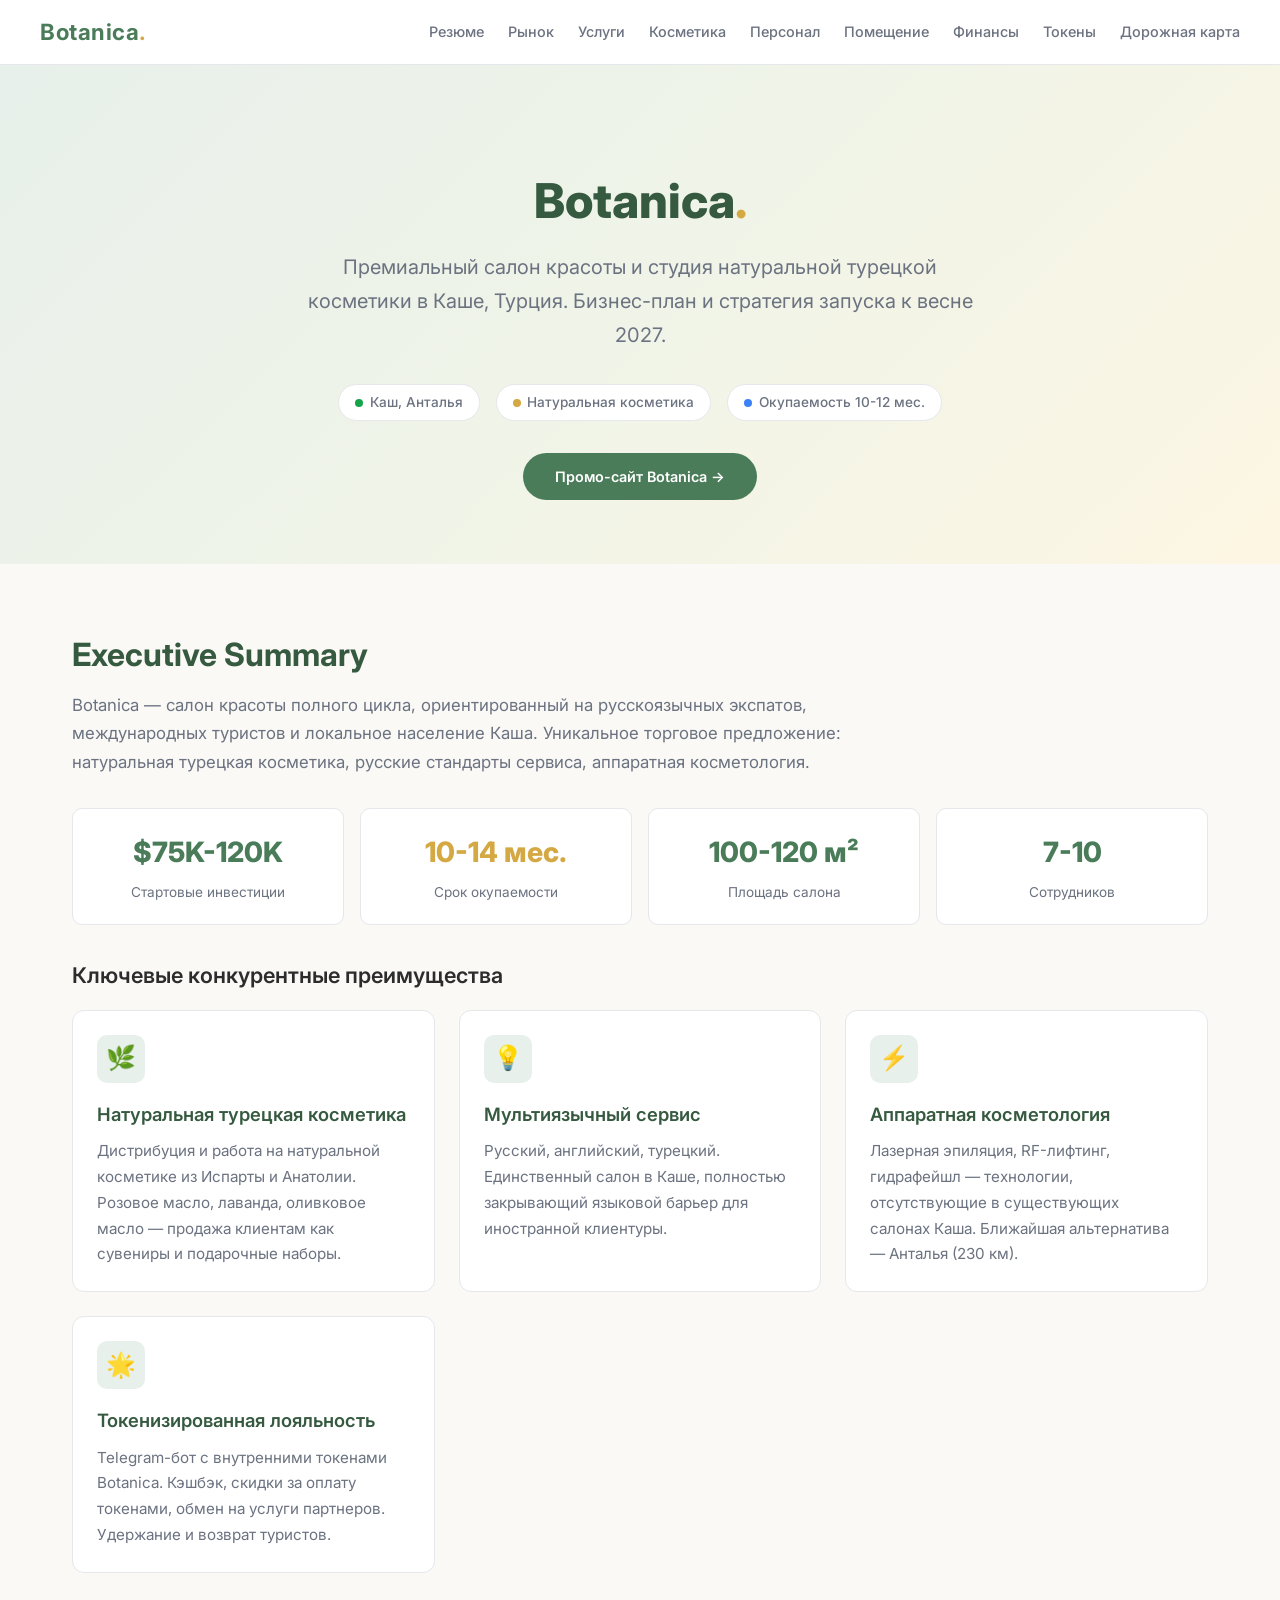
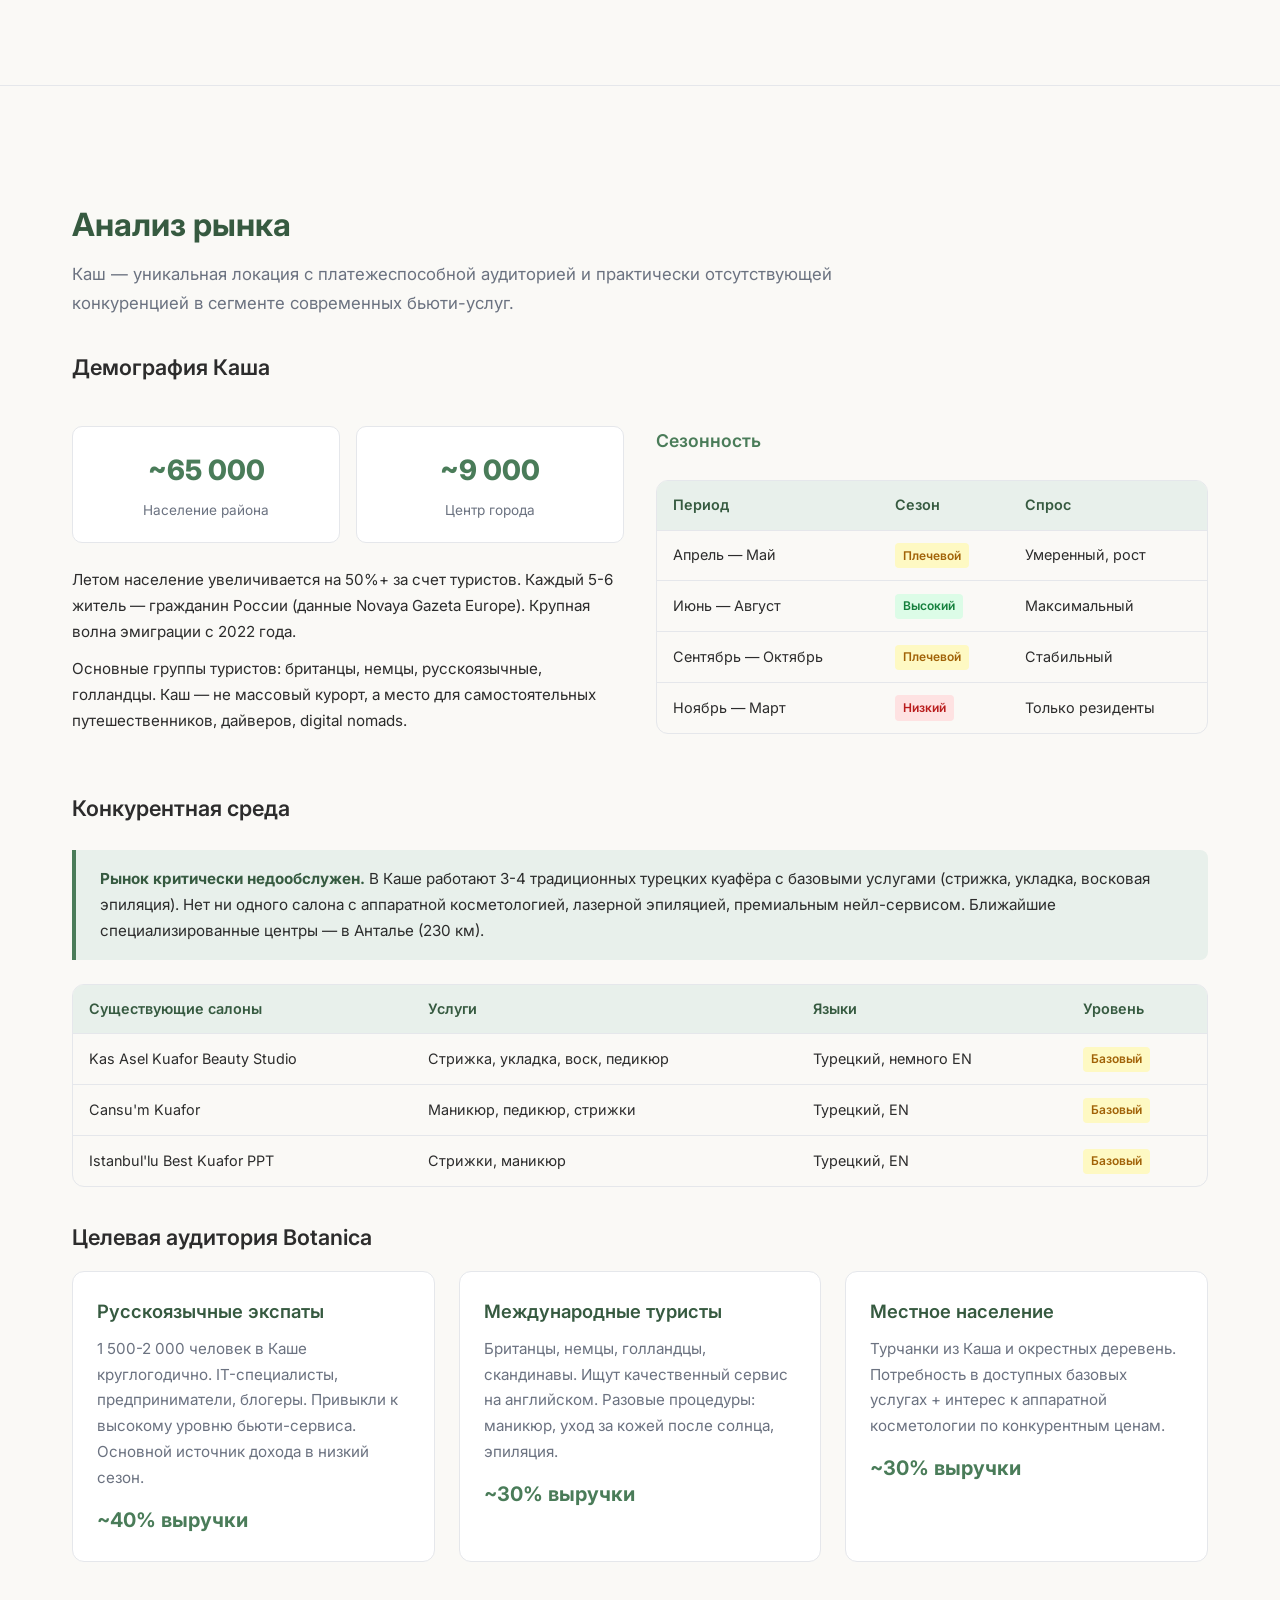
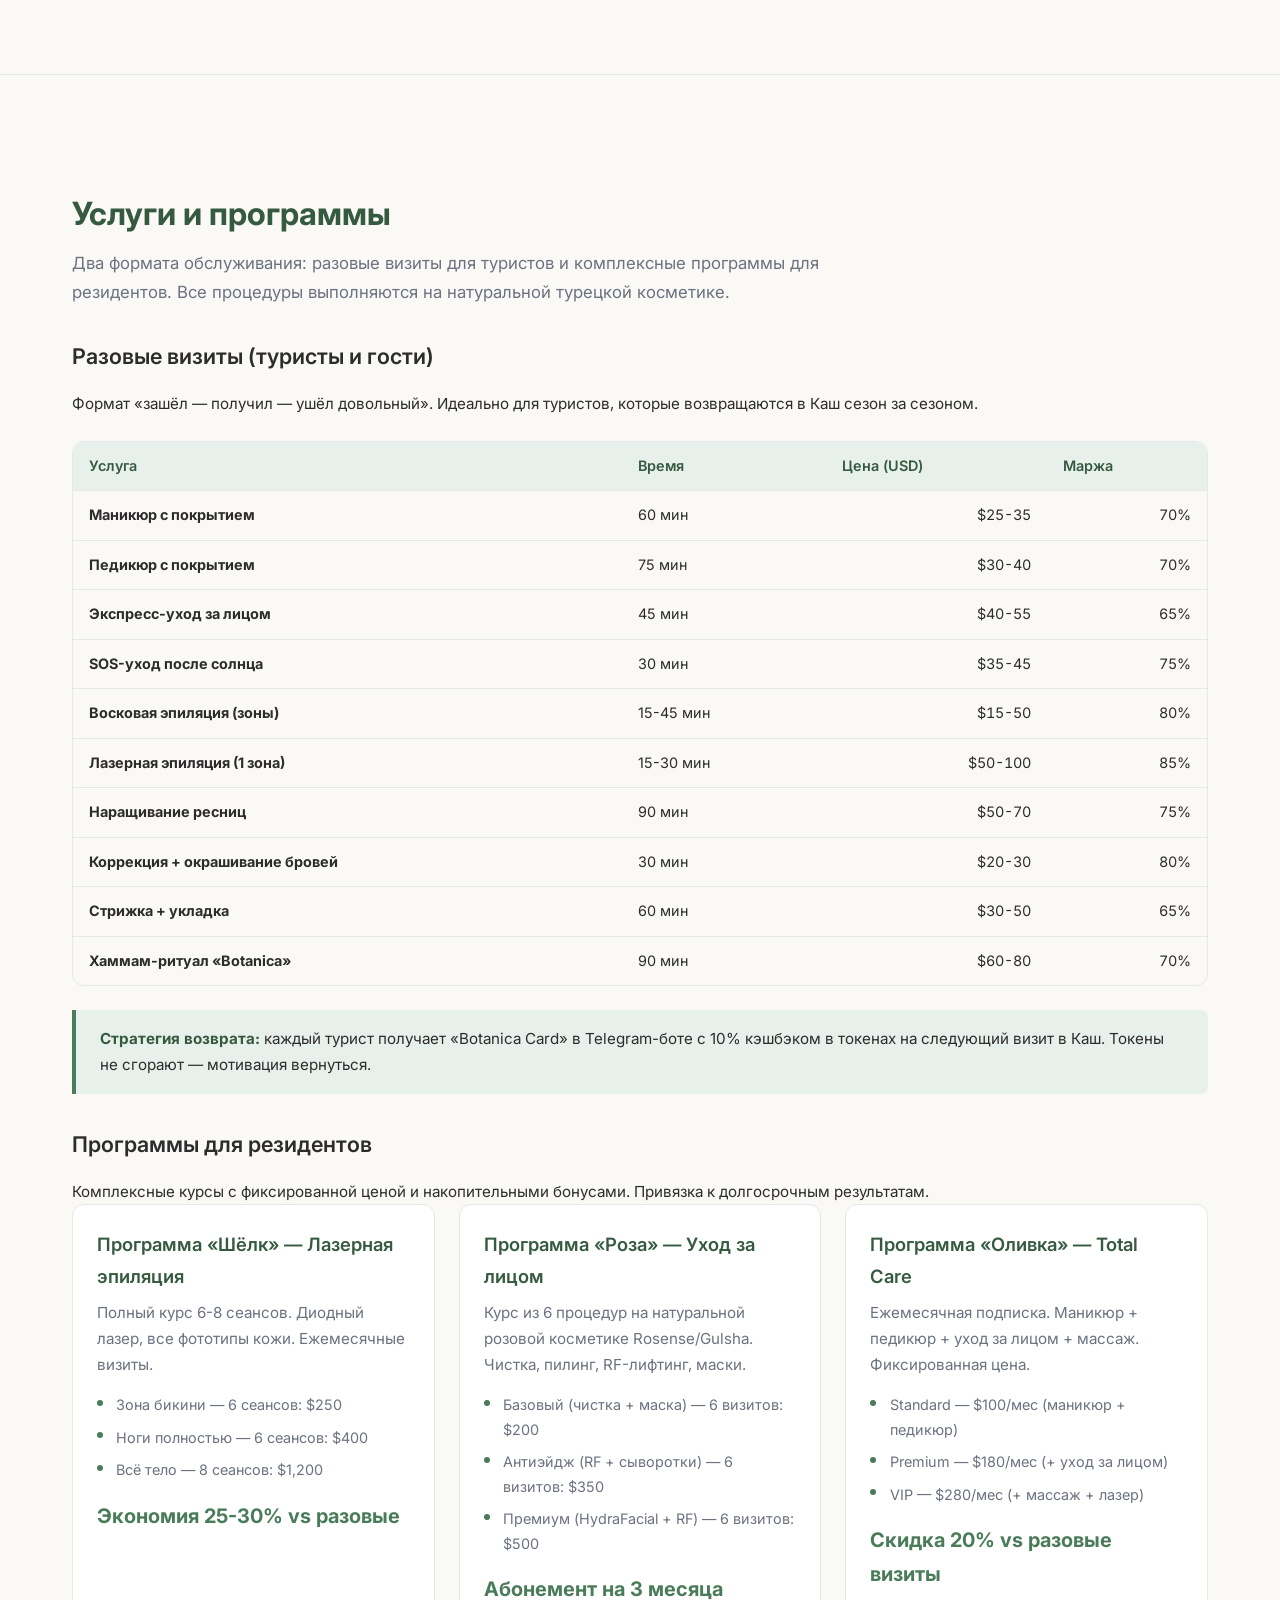
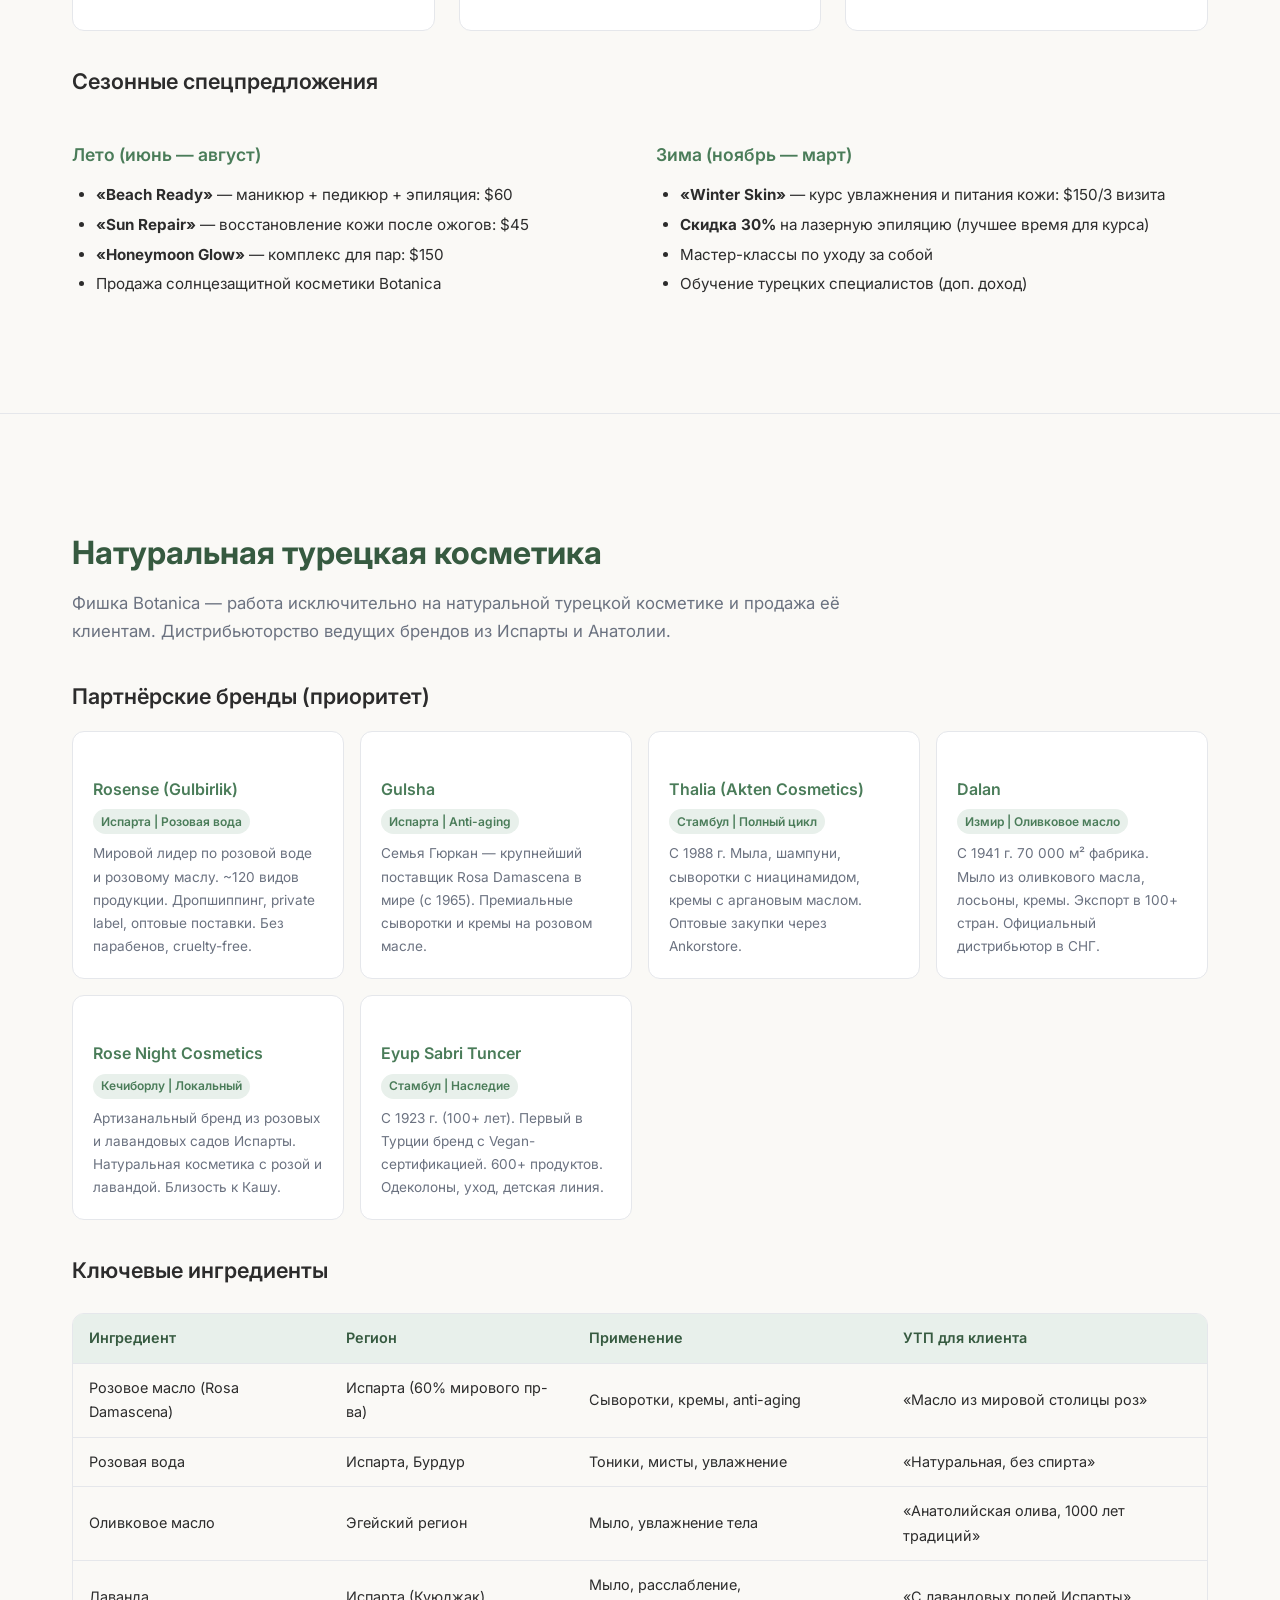
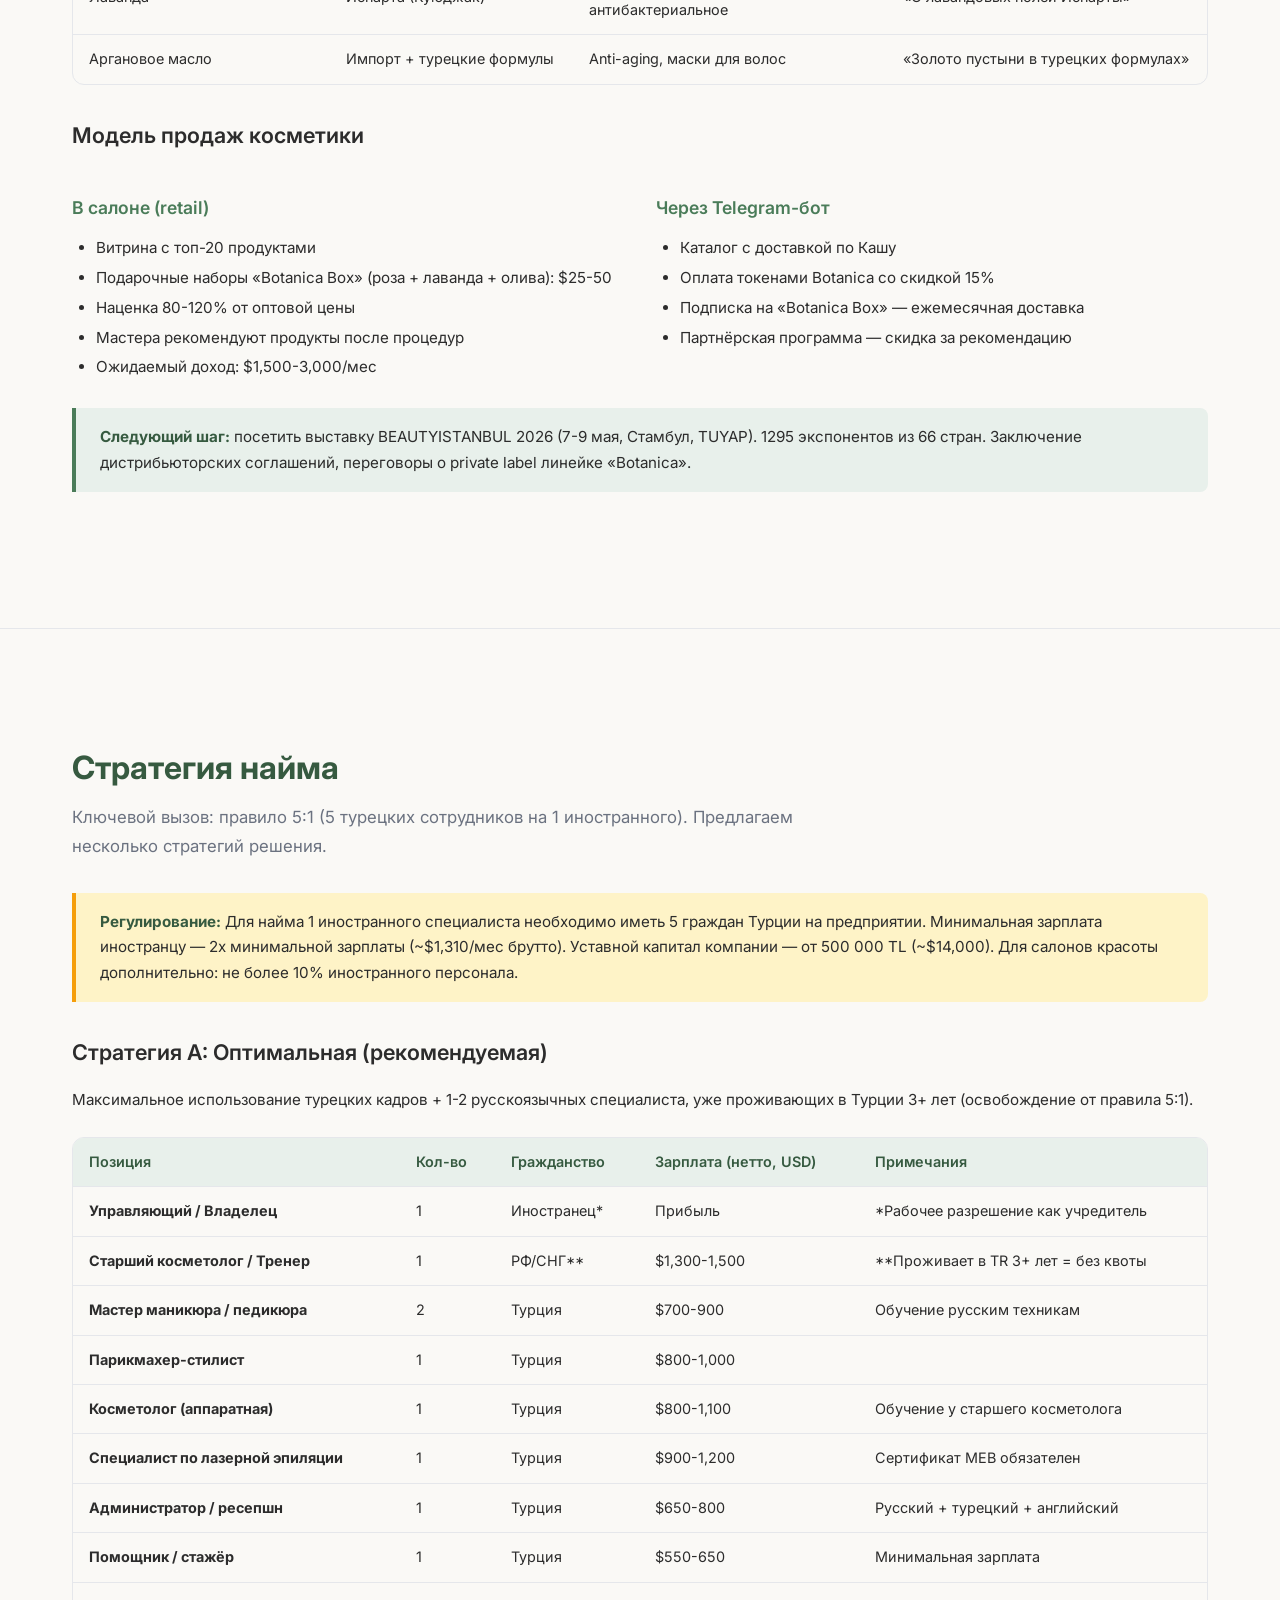
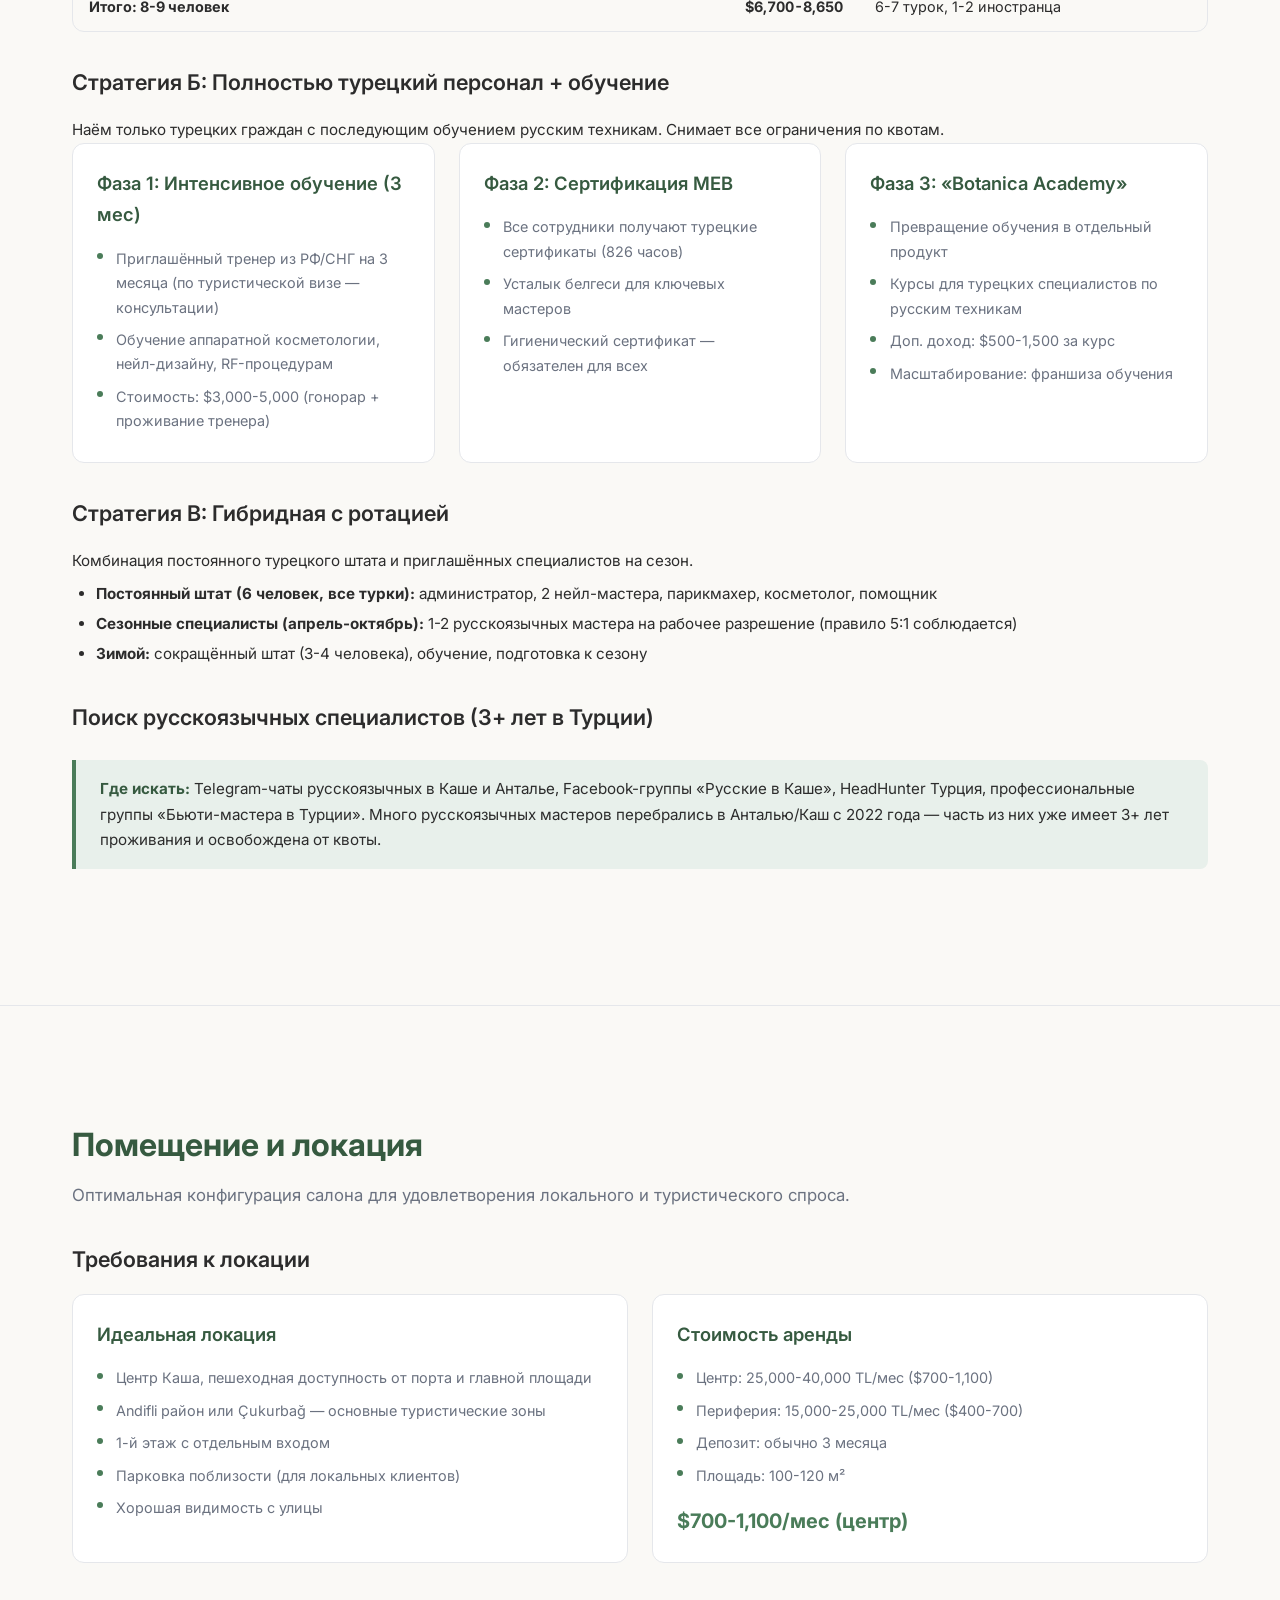
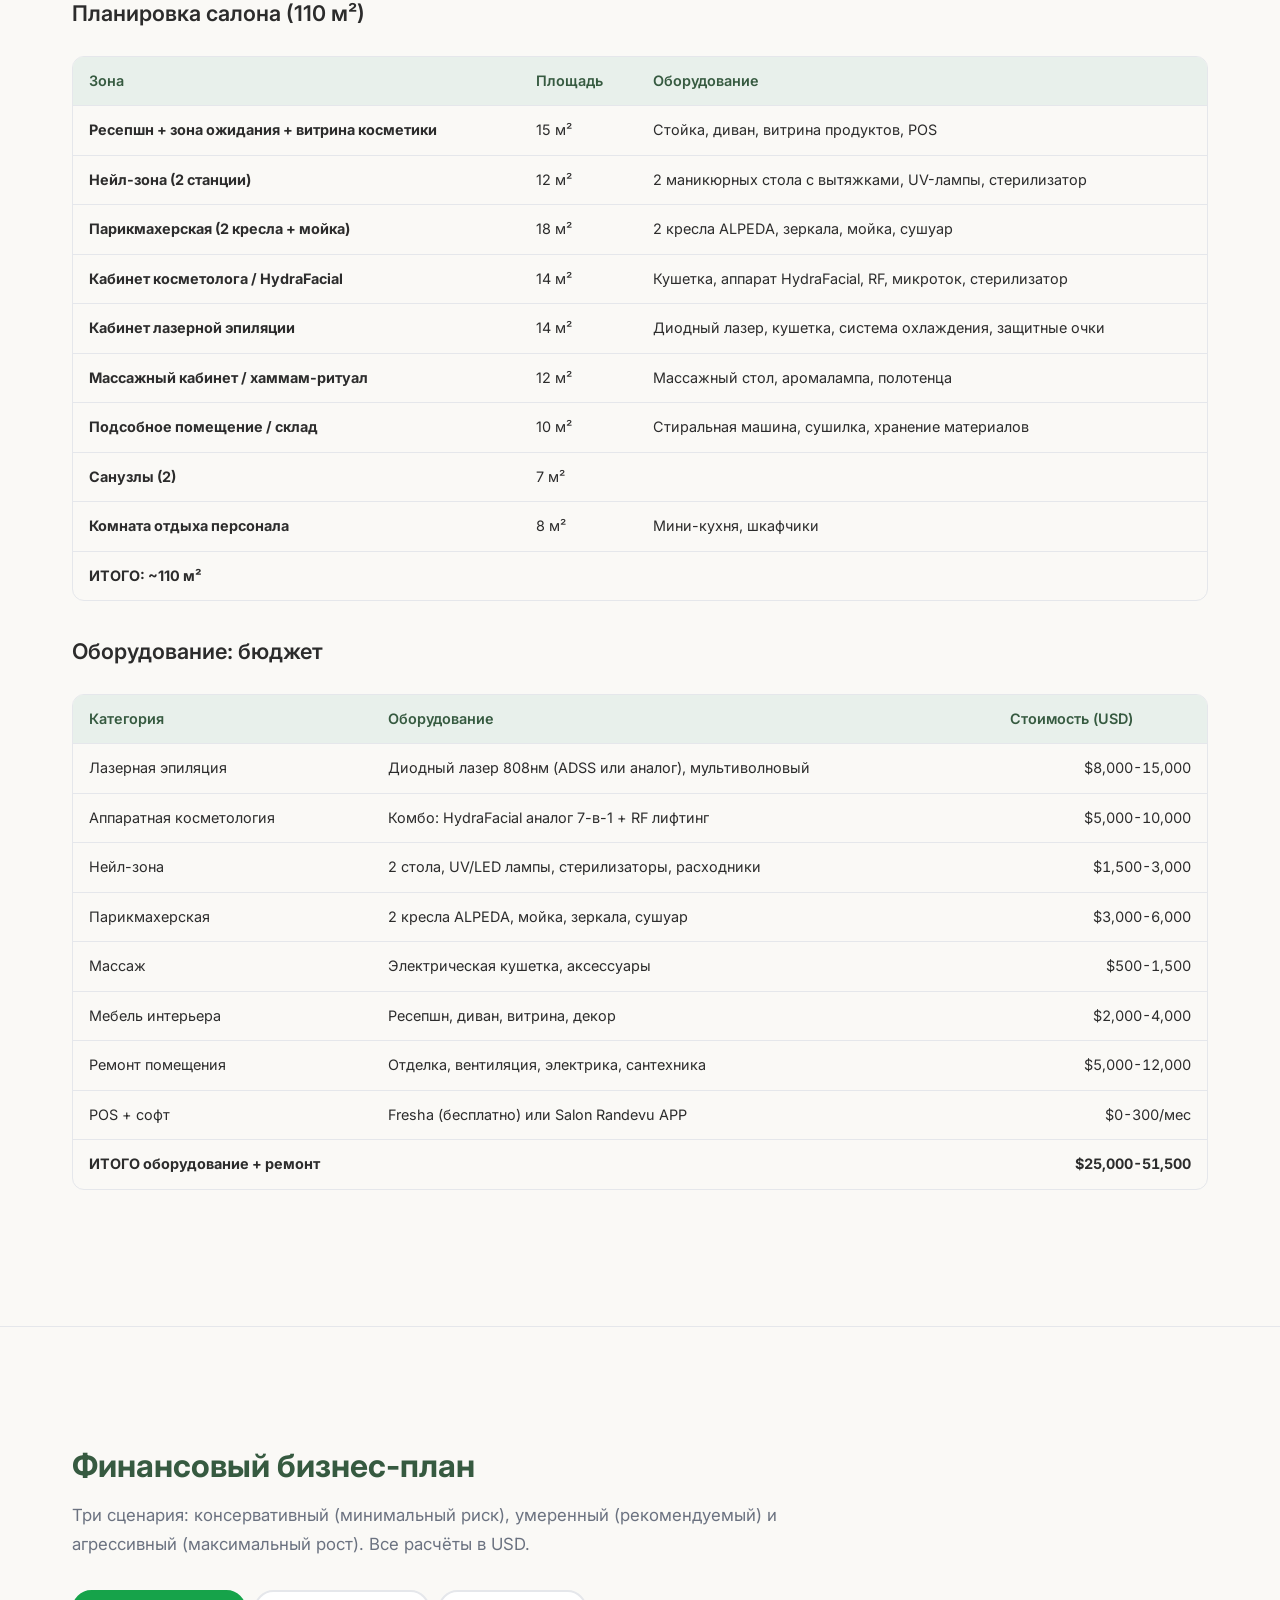
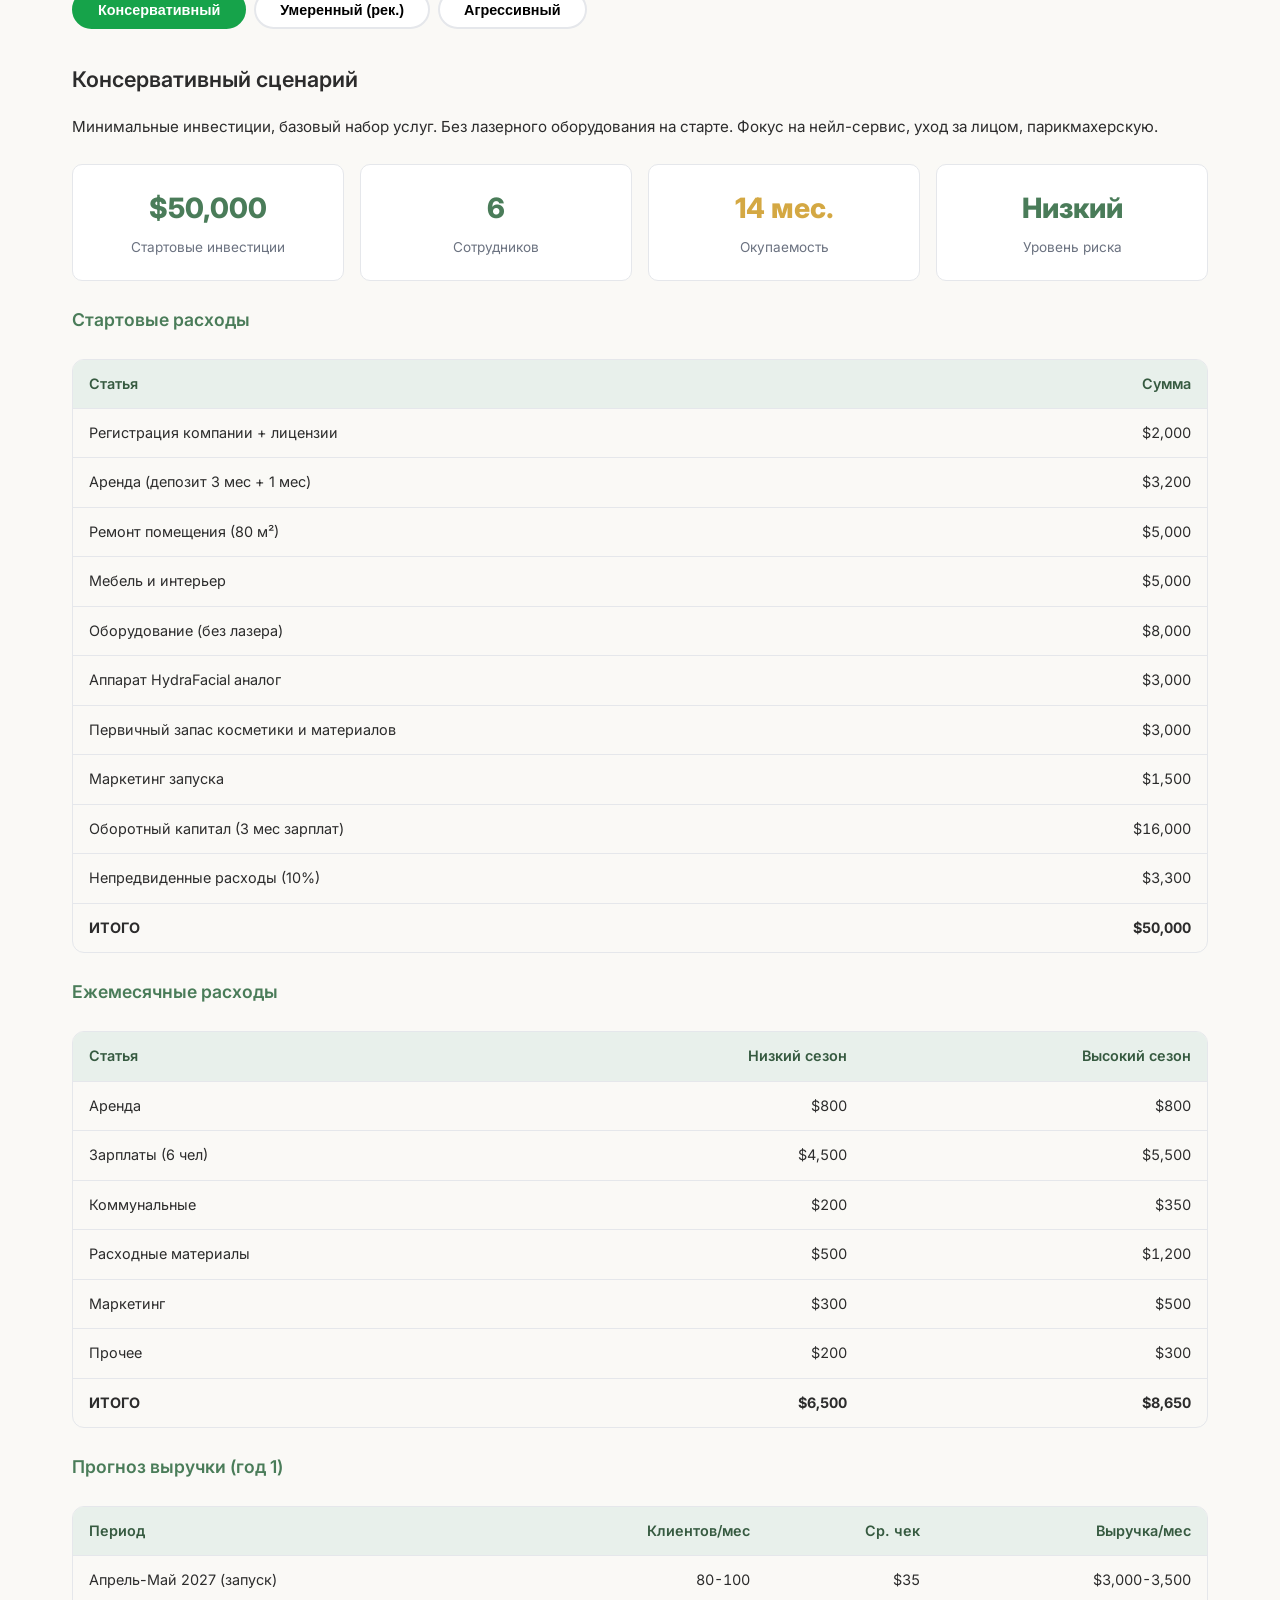
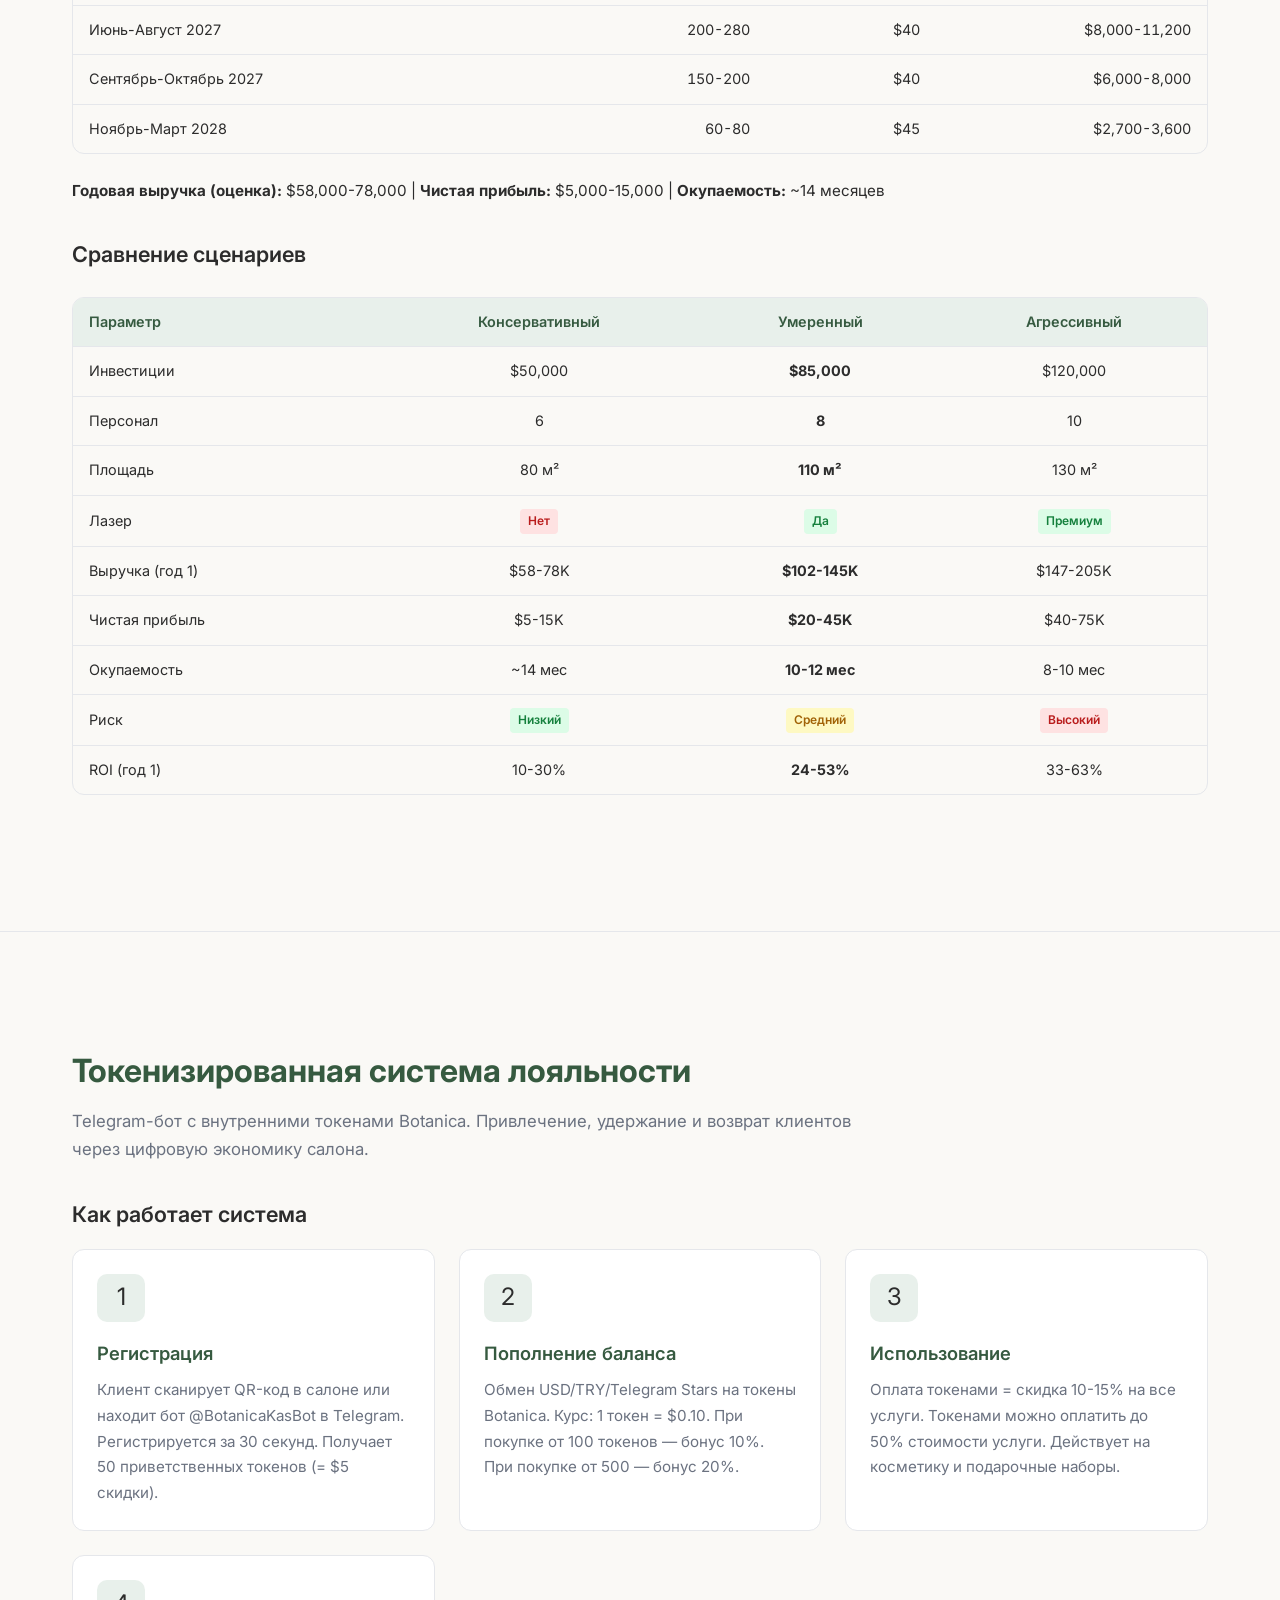
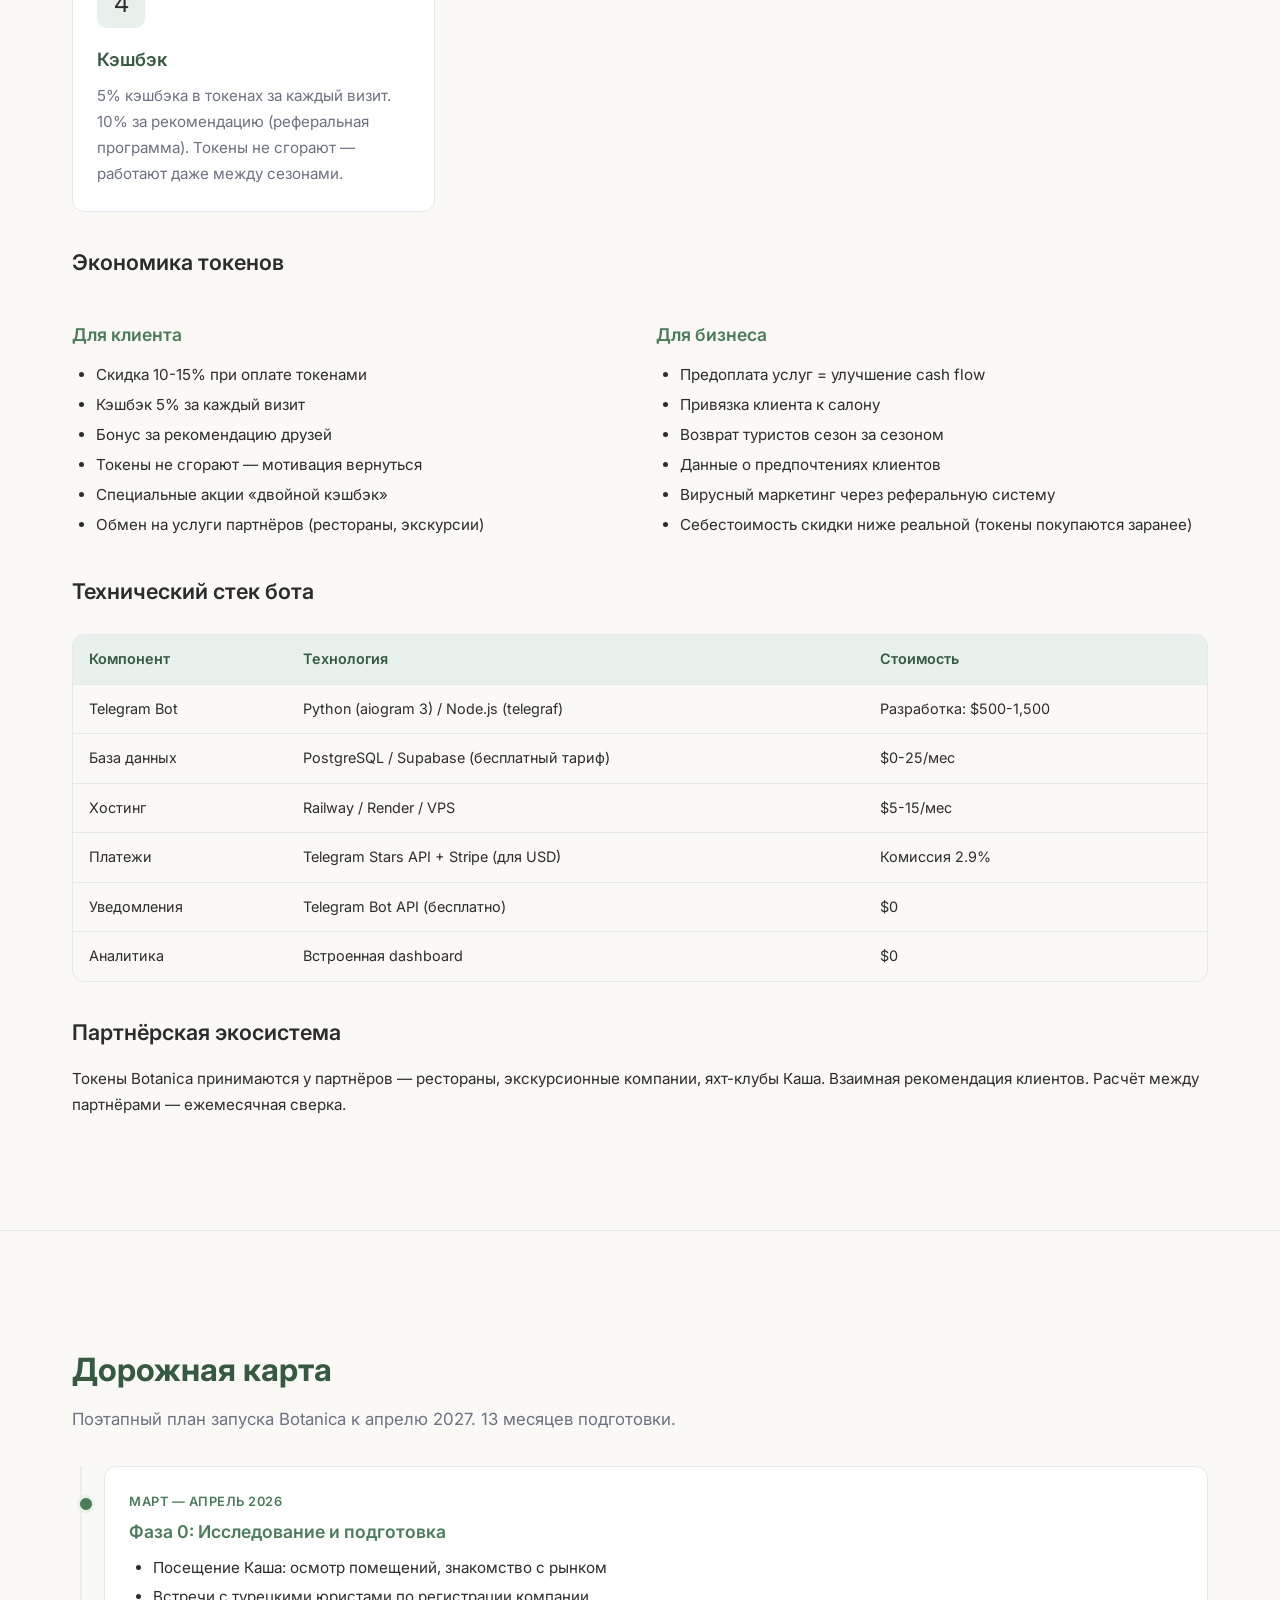
==== commit bbc09ff9: "Add premium promo website for Botanica beauty salon - Luxury landing page targeting Russian-speaking" ====
--- a/docs/index.html
+++ b/docs/index.html
@@ -37,6 +37,9 @@
     <span class="badge"><span class="dot green"></span> Каш, Анталья</span>
     <span class="badge"><span class="dot gold"></span> Натуральная косметика</span>
     <span class="badge"><span class="dot blue"></span> Окупаемость 10-12 мес.</span>
+  </div>
+  <div style="margin-top: 2rem;">
+    <a href="promo/" style="display:inline-block; padding: .7rem 2rem; background: #4a7c59; color: white; border-radius: 999px; text-decoration: none; font-size: .9rem; font-weight: 600; transition: background .2s;">Промо-сайт Botanica &rarr;</a>
   </div>
 </div>
 
